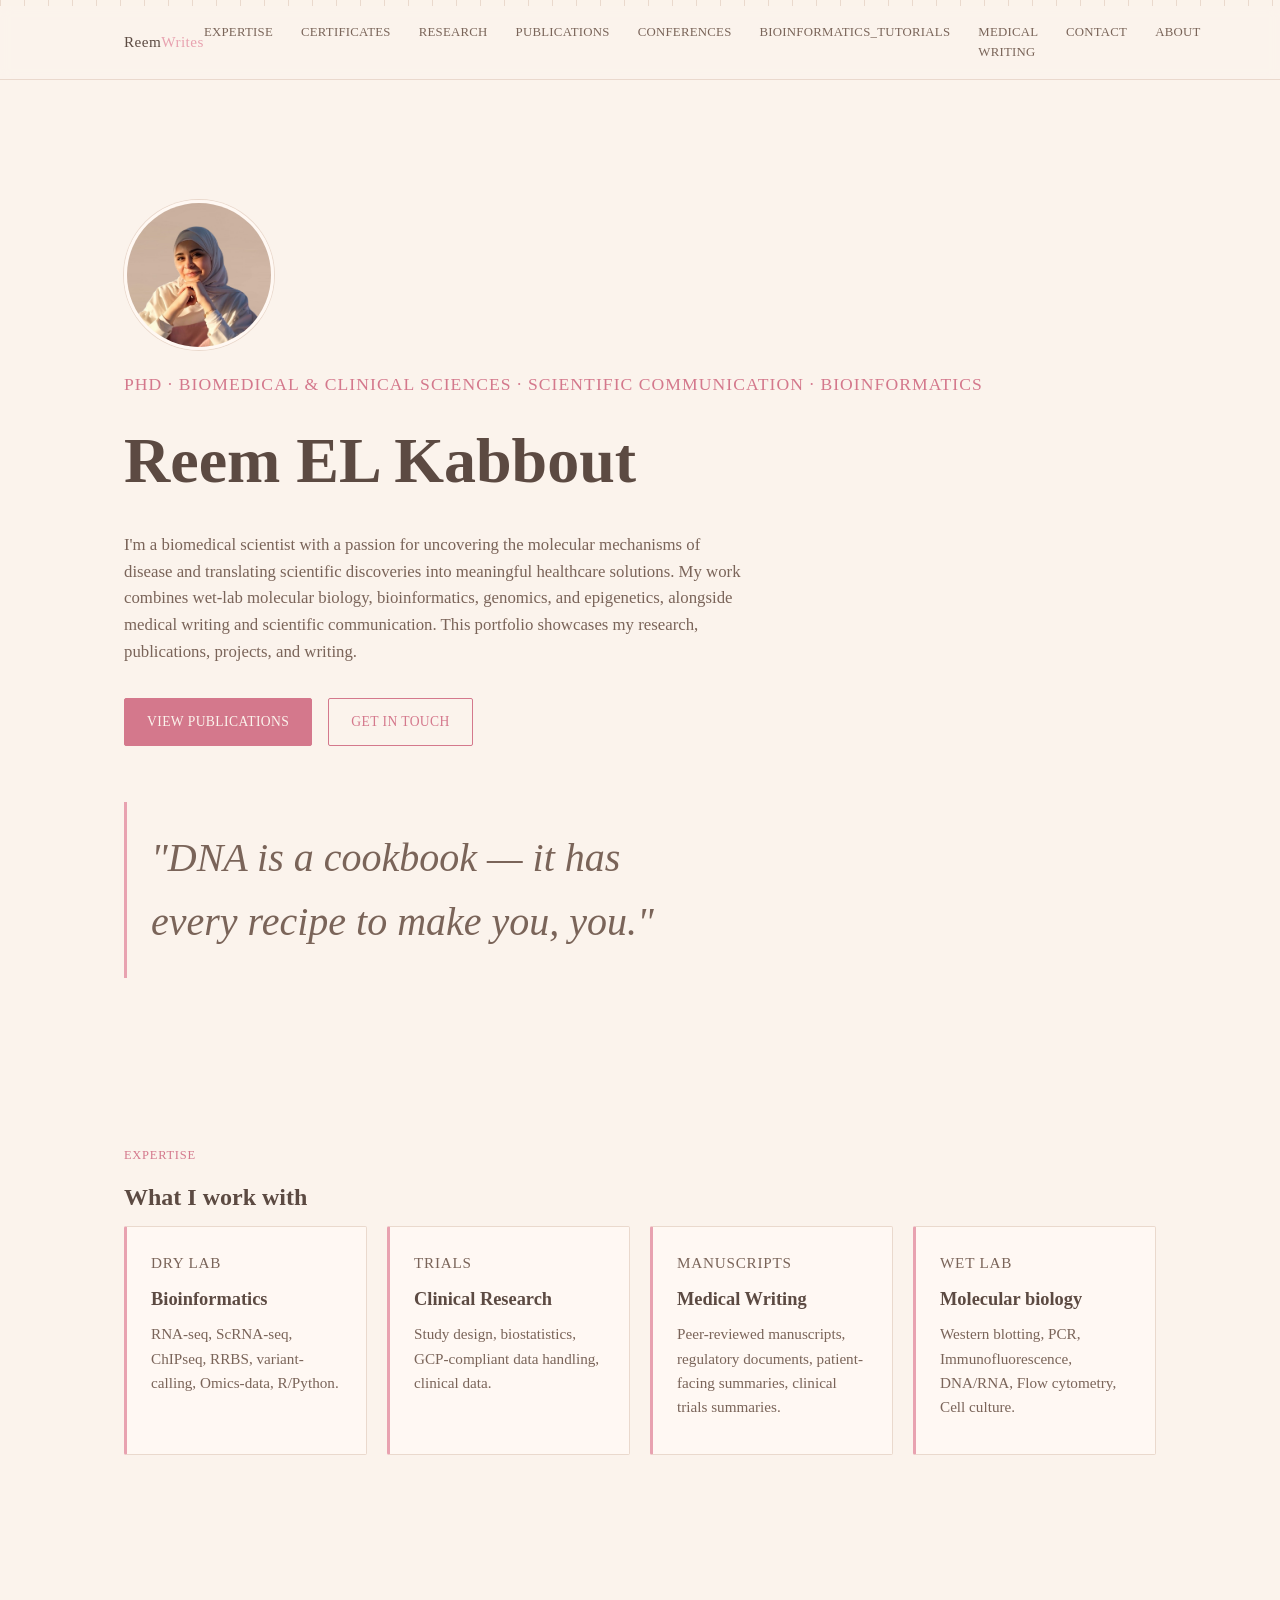
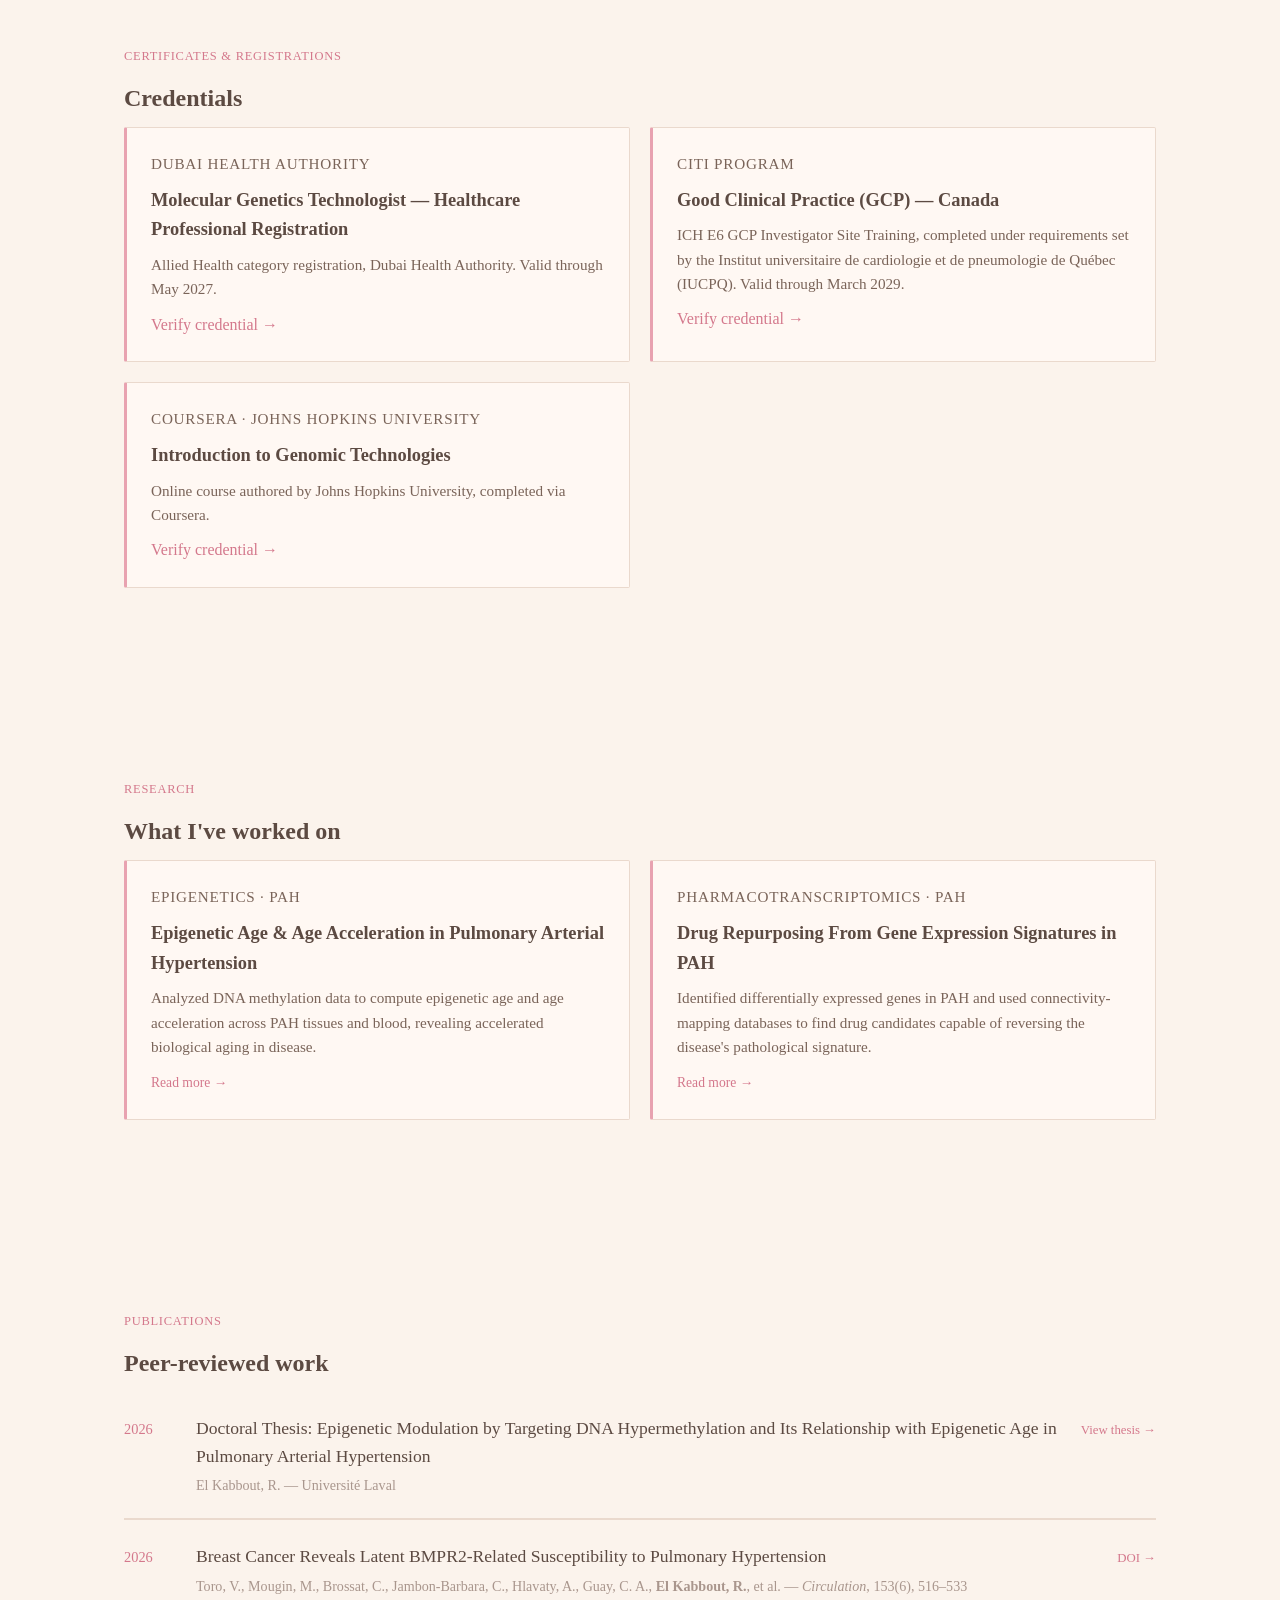
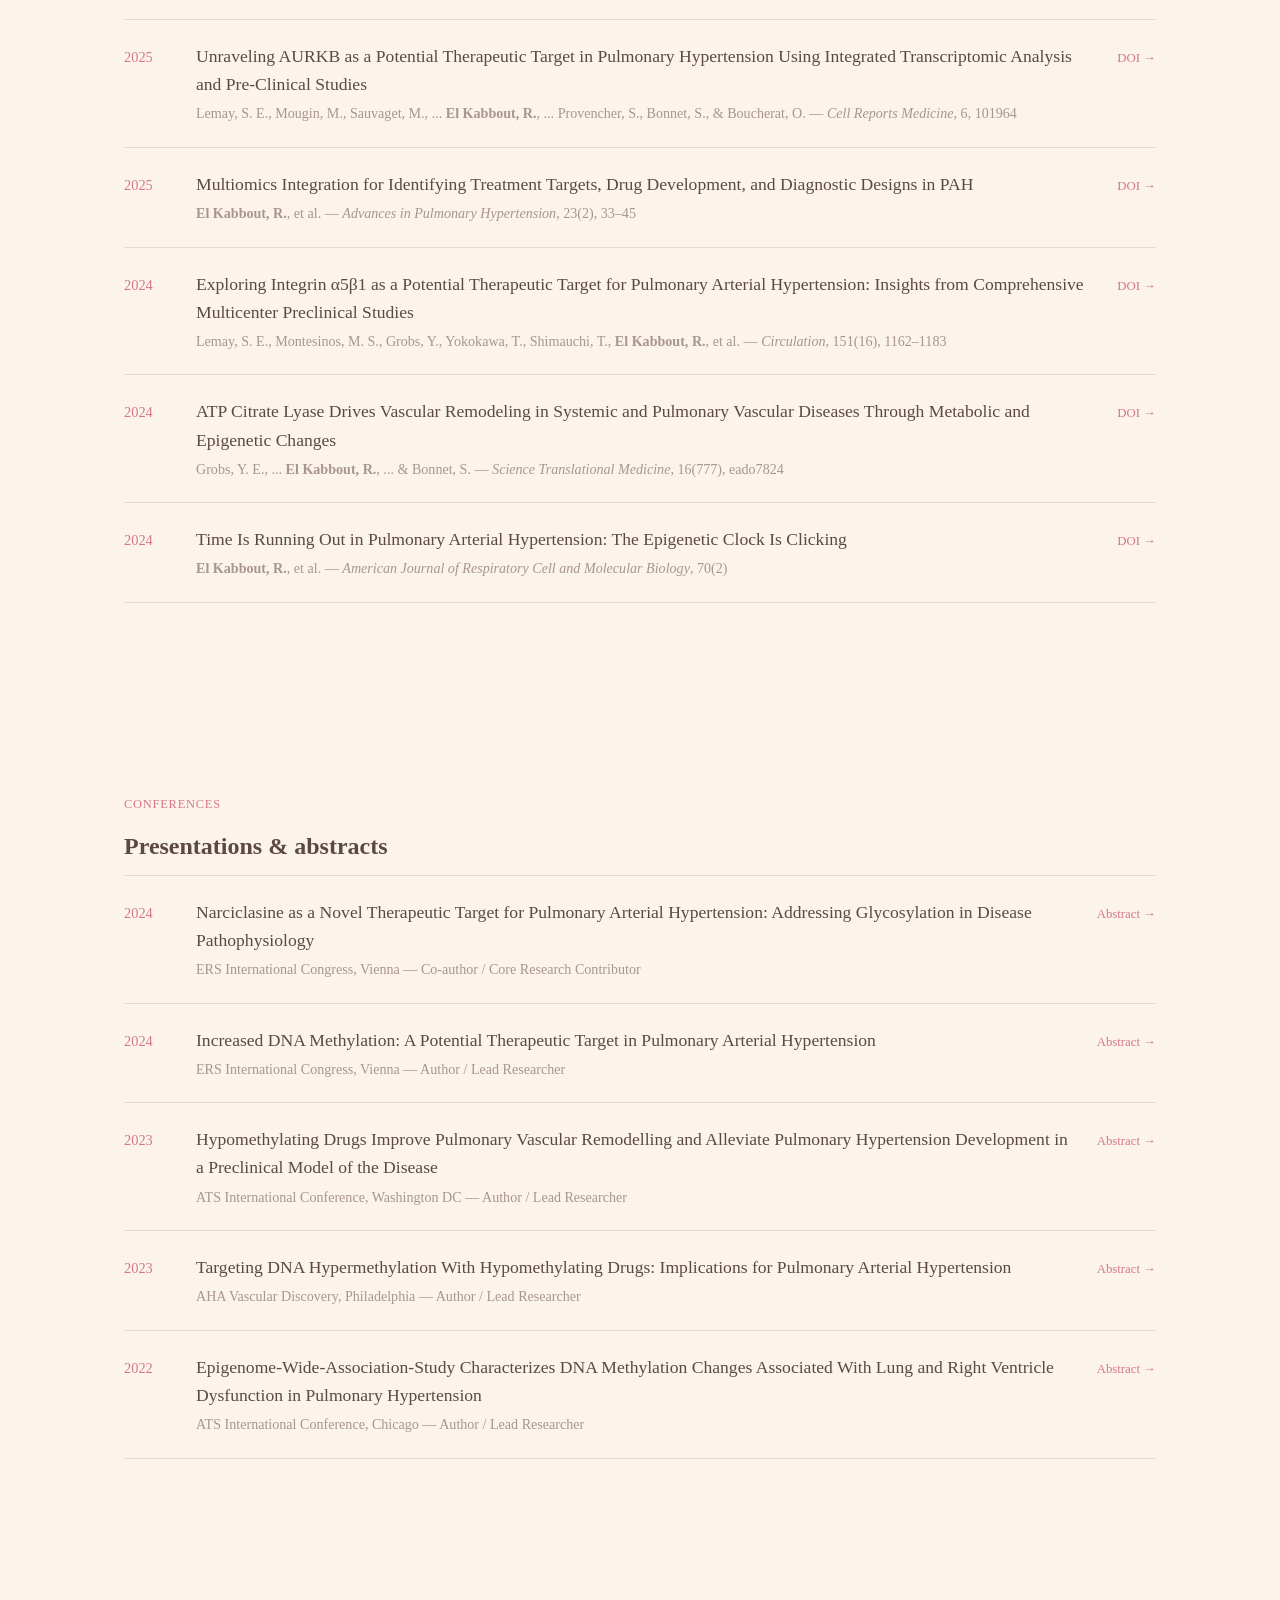
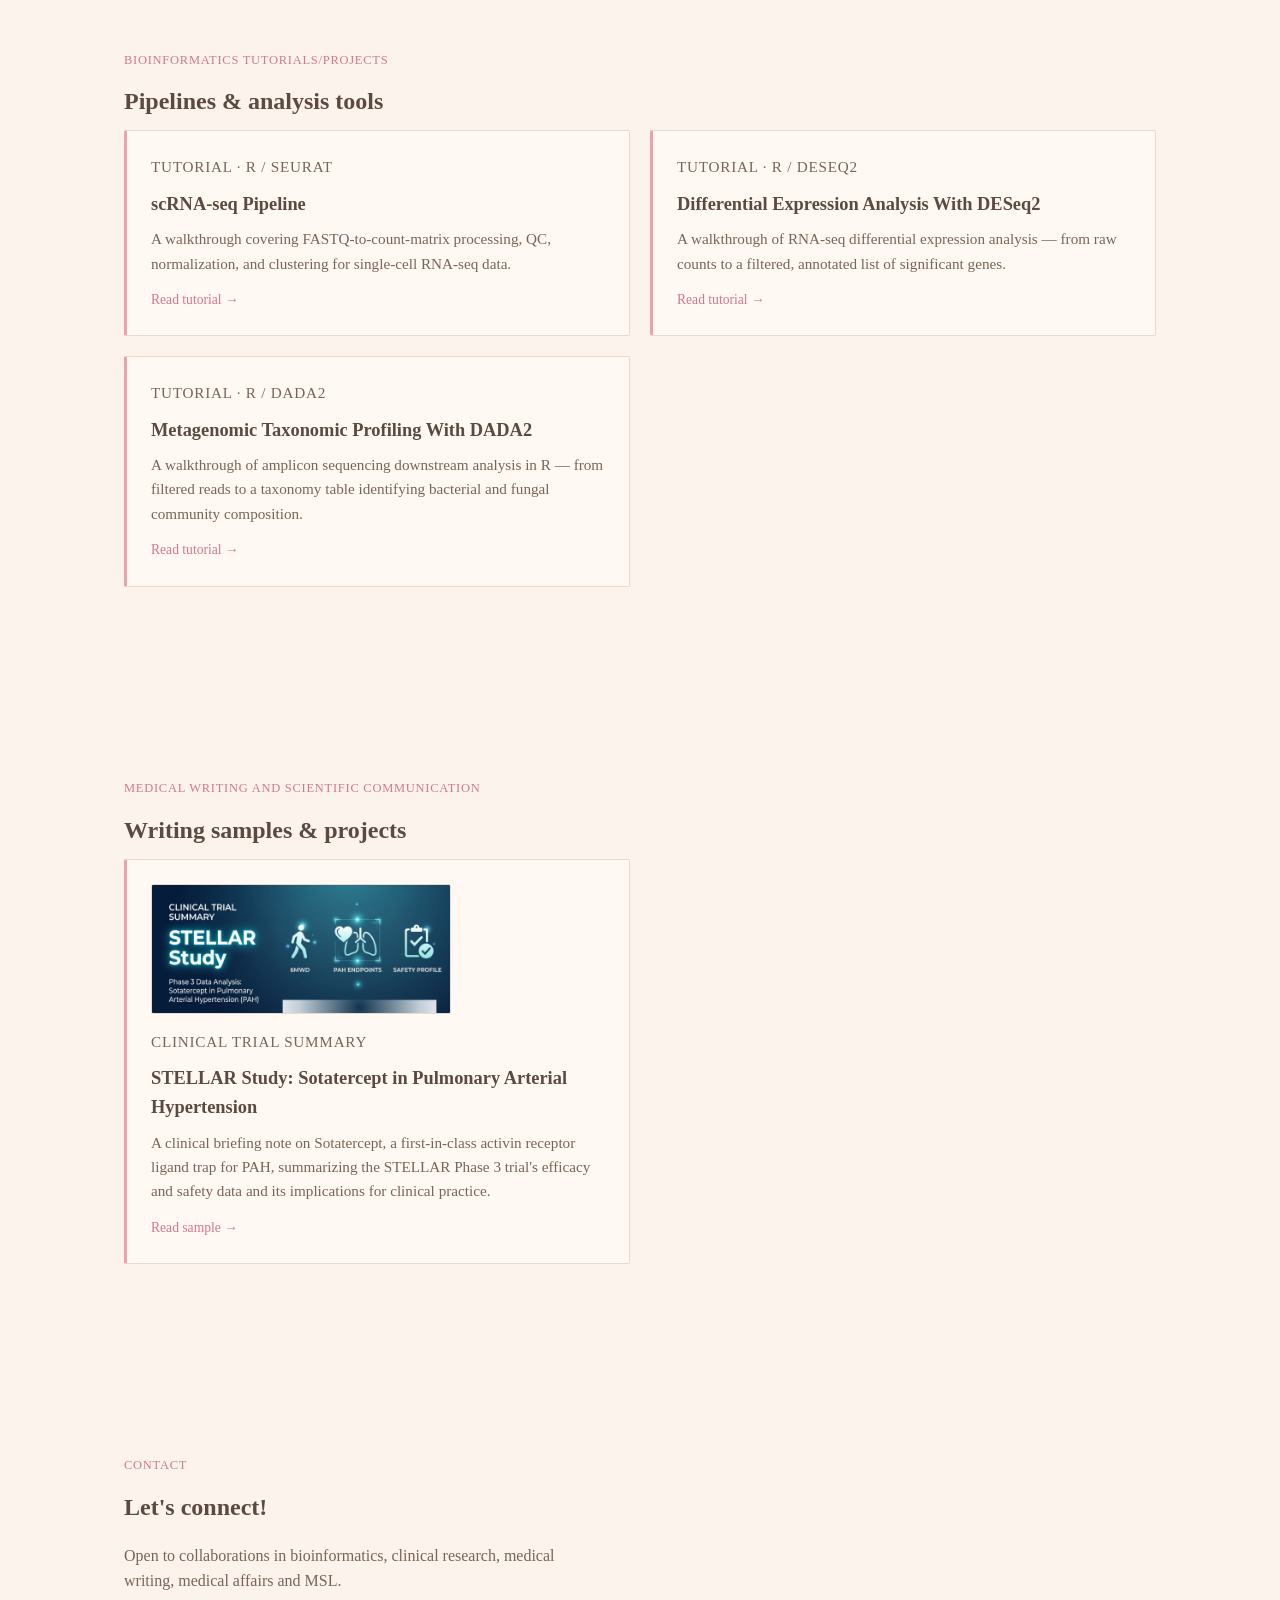
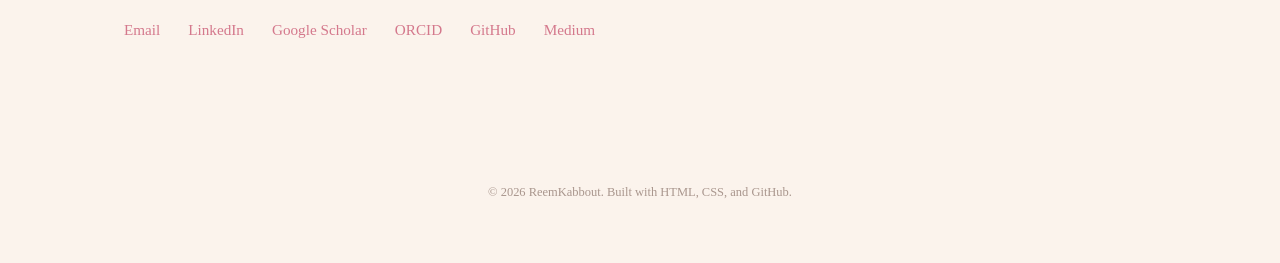
==== index.html @ d40ae0b8 "Update index.html" ====
<!DOCTYPE html>
<html lang="en">
<head>
<meta charset="UTF-8">
<meta name="viewport" content="width=device-width, initial-scale=1.0">
<title> Reem EL Kabbout, PhD — Biomedical &amp; Clinical Sciences</title>
<meta name="description" content="I am a hybrid scientist bridging wet-lab molecular biology with dry-lab bioinformatics to advance translational research. With expertise in genomics, epigenetics, and biomedical sciences, I also specialize in medical writing and scientific communication, transforming complex research findings into meaningful narratives.">
<link rel="preconnect" href="https://fonts.googleapis.com">
<link rel="preconnect" href="https://fonts.gstatic.com" crossorigin>
<link href="https://fonts.googleapis.com/css2?family=Source+Serif+4:opsz,wght@8..60,400;8..60,600;8..60,700&family=Inter:wght@400;500;600&family=IBM+Plex+Mono:wght@400;500&display=swap" rel="stylesheet">
<link rel="stylesheet" href="style.css">
</head>
<body>

<!-- Sequence ruler / scroll progress -->
<div class="ruler" id="ruler" aria-hidden="true">
  <div class="ruler-fill" id="rulerFill"></div>
</div>

<header class="nav" id="nav">
  <div class="nav-inner">
    <a href="#home" class="nav-brand">Reem<span>Writes</span></a>
    <button class="nav-toggle" id="navToggle" aria-label="Toggle menu" aria-expanded="false">
      <span></span><span></span><span></span>
    </button>
    <nav class="nav-links" id="navLinks">
      <a href="#expertise">Expertise</a>
      <a href="#certificates">Certificates</a>
      <a href="#research">Research</a>
      <a href="#publications">Publications</a>
      <a href="#conferences">Conferences</a>
      <a href="#bioinformatics">Bioinformatics_Tutorials</a>
      <a href="#writing">Medical Writing</a>
      <a href="#contact">Contact</a>
      <a href="about.html">About</a>
    </nav>
  </div>
</header>

<main>

  <!-- HOME -->
  <section id="home" class="section hero">
    <img src="assets/profile.jpg" alt="Reem El Kabbout" class="profile-pic">
    <p class="eyebrow hero-eyebrow">PHD &middot; BIOMEDICAL &amp; CLINICAL SCIENCES &middot; SCIENTIFIC COMMUNICATION &middot; BIOINFORMATICS</p>
    <h1>Reem EL Kabbout</h1>
    <p class="hero-sub">
      I'm a biomedical scientist with a passion for uncovering the molecular mechanisms of disease and translating scientific discoveries 
      into meaningful healthcare solutions. 
      My work combines wet-lab molecular biology, bioinformatics, genomics, and epigenetics, alongside medical writing and scientific 
      communication. 
      This portfolio showcases my research, publications, projects, and writing.
    </p>
    <div class="hero-actions">
      <a href="#publications" class="btn btn-primary">View publications</a>
      <a href="#contact" class="btn btn-ghost">Get in touch</a>
    </div>
  <blockquote class="hero-quote">
  "DNA is a cookbook — it has every recipe to make you, you."
</blockquote>
  </section>

  <!-- EXPERTISE -->
  <section id="expertise" class="section">
    <p class="eyebrow">EXPERTISE</p>
    <h2>What I work with</h2>
    <div class="grid grid-4up">
      <article class="panel">
        <p class="panel-tag">DRY LAB</p>
        <h3>Bioinformatics</h3>
        <p>RNA-seq, ScRNA-seq, ChIPseq, RRBS, variant-calling, Omics-data, R/Python.</p>
      </article>
      <article class="panel">
        <p class="panel-tag">TRIALS</p>
        <h3>Clinical Research</h3>
        <p>Study design, biostatistics, GCP-compliant data handling, clinical data.</p>
      </article>
      <article class="panel">
        <p class="panel-tag">MANUSCRIPTS</p>
        <h3>Medical Writing</h3>
        <p>Peer-reviewed manuscripts, regulatory documents, patient-facing summaries, clinical trials summaries.</p>
      </article>
      <article class="panel">
        <p class="panel-tag">WET LAB</p>
        <h3>Molecular biology</h3>
        <p>Western blotting, PCR, Immunofluorescence, DNA/RNA, Flow cytometry, Cell culture.</p>
      </article>
    </div>
  </section>
  
  <!-- CERTIFICATES -->
<section id="certificates" class="section">
  <p class="eyebrow">CERTIFICATES &amp; REGISTRATIONS</p>
  <h2>Credentials</h2>
  <div class="grid grid-2up">
    <article class="panel">
      <p class="panel-tag">DUBAI HEALTH AUTHORITY</p>
      <h3>Molecular Genetics Technologist — Healthcare Professional Registration</h3>
      <p>Allied Health category registration, Dubai Health Authority. Valid through May 2027.</p>
      <a href="https://services.dha.gov.ae/sheryan/wps/portal/home/services-professional/online-verification" target="_blank" rel="noopener">Verify credential &rarr;</a>
    </article>
    <article class="panel">
      <p class="panel-tag">CITI PROGRAM</p>
      <h3>Good Clinical Practice (GCP) — Canada</h3>
      <p>ICH E6 GCP Investigator Site Training, completed under requirements set by the Institut universitaire de cardiologie et de pneumologie de Québec (IUCPQ). Valid through March 2029.</p>
      <a href="https://www.citiprogram.org/verify/?w2615dc07-631a-4d52-a89d-3d85eeda1c5c-76095076" target="_blank" rel="noopener">Verify credential &rarr;</a>
    </article>
    <article class="panel">
      <p class="panel-tag">COURSERA &middot; JOHNS HOPKINS UNIVERSITY</p>
      <h3>Introduction to Genomic Technologies</h3>
      <p>Online course authored by Johns Hopkins University, completed via Coursera.</p>
      <a href="https://coursera.org/verify/68MGT2ITQLOZ" target="_blank" rel="noopener">Verify credential &rarr;</a>
    </article>
  </div>
</section>

<!-- RESEARCH TEASER -->
<section id="research" class="section">
  <p class="eyebrow">RESEARCH</p>
  <h2>What I've worked on</h2>
  <div class="grid grid-2up">
    <article class="project-card">
      <p class="panel-tag">EPIGENETICS &middot; PAH</p>
      <h3>Epigenetic Age &amp; Age Acceleration in Pulmonary Arterial Hypertension</h3>
      <p>Analyzed DNA methylation data to compute epigenetic age and age acceleration across PAH tissues and blood, revealing accelerated biological aging in disease.</p>
      <a href="research.html#epigenetic-age">Read more &rarr;</a>
    </article>
    <article class="project-card">
  <p class="panel-tag">PHARMACOTRANSCRIPTOMICS &middot; PAH</p>
  <h3>Drug Repurposing From Gene Expression Signatures in PAH</h3>
  <p>Identified differentially expressed genes in PAH and used connectivity-mapping databases to find drug candidates capable of reversing the disease's pathological signature.</p>
  <a href="research.html#pharmaco">Read more &rarr;</a>
</article>
  </div>
</section>
  
  <!-- PUBLICATIONS -->
  <section id="publications" class="section">
    <p class="eyebrow">PUBLICATIONS</p>
    <h2>Peer-reviewed work</h2>
    <li class="pub-item">
  <span class="pub-year">2026</span>
  <div class="pub-body">
    <p class="pub-title">Doctoral Thesis: Epigenetic Modulation by Targeting DNA Hypermethylation and Its Relationship with Epigenetic Age in Pulmonary Arterial Hypertension</p>
    <p class="pub-meta">El Kabbout, R. — Université Laval</p>
  </div>
  <a class="pub-link" href="https://corpus.ulaval.ca/entities/publication/96dbbd23-be89-4f25-bf21-60037553fc4e" target="_blank" rel="noopener">View thesis &rarr;</a>
</li>
   <ul class="pub-list">
  <li class="pub-item">
    <span class="pub-year">2026</span>
    <div class="pub-body">
      <p class="pub-title">Breast Cancer Reveals Latent BMPR2-Related Susceptibility to Pulmonary Hypertension</p>
      <p class="pub-meta">Toro, V., Mougin, M., Brossat, C., Jambon-Barbara, C., Hlavaty, A., Guay, C. A., <strong>El Kabbout, R.</strong>, et al. — <em>Circulation</em>, 153(6), 516–533</p>
    </div>
    <a class="pub-link" href="https://doi.org/10.1161/CIRCULATIONAHA.125.079067" target="_blank" rel="noopener">DOI &rarr;</a>
  </li>
  <li class="pub-item">
    <span class="pub-year">2025</span>
    <div class="pub-body">
      <p class="pub-title">Unraveling AURKB as a Potential Therapeutic Target in Pulmonary Hypertension Using Integrated Transcriptomic Analysis and Pre-Clinical Studies</p>
      <p class="pub-meta">Lemay, S. E., Mougin, M., Sauvaget, M., ... <strong>El Kabbout, R.</strong>, ... Provencher, S., Bonnet, S., &amp; Boucherat, O. — <em>Cell Reports Medicine</em>, 6, 101964</p>
    </div>
    <a class="pub-link" href="https://doi.org/10.1016/j.xcrm.2025.101964" target="_blank" rel="noopener">DOI &rarr;</a>
  </li>
  <li class="pub-item">
    <span class="pub-year">2025</span>
    <div class="pub-body">
      <p class="pub-title">Multiomics Integration for Identifying Treatment Targets, Drug Development, and Diagnostic Designs in PAH</p>
      <p class="pub-meta"><strong>El Kabbout, R.</strong>, et al. — <em>Advances in Pulmonary Hypertension</em>, 23(2), 33–45</p>
    </div>
    <a class="pub-link" href="https://doi.org/10.21693/1933-088X-23.2.33" target="_blank" rel="noopener">DOI &rarr;</a>
  </li>
  <li class="pub-item">
    <span class="pub-year">2024</span>
    <div class="pub-body">
      <p class="pub-title">Exploring Integrin α5β1 as a Potential Therapeutic Target for Pulmonary Arterial Hypertension: Insights from Comprehensive Multicenter Preclinical Studies</p>
      <p class="pub-meta">Lemay, S. E., Montesinos, M. S., Grobs, Y., Yokokawa, T., Shimauchi, T., <strong>El Kabbout, R.</strong>, et al. — <em>Circulation</em>, 151(16), 1162–1183</p>
    </div>
    <a class="pub-link" href="https://doi.org/10.1161/CIRCULATIONAHA.124.070693" target="_blank" rel="noopener">DOI &rarr;</a>
  </li>
  <li class="pub-item">
    <span class="pub-year">2024</span>
    <div class="pub-body">
      <p class="pub-title">ATP Citrate Lyase Drives Vascular Remodeling in Systemic and Pulmonary Vascular Diseases Through Metabolic and Epigenetic Changes</p>
      <p class="pub-meta">Grobs, Y. E., ... <strong>El Kabbout, R.</strong>, ... &amp; Bonnet, S. — <em>Science Translational Medicine</em>, 16(777), eado7824</p>
    </div>
    <a class="pub-link" href="https://doi.org/10.1126/scitranslmed.ado7824" target="_blank" rel="noopener">DOI &rarr;</a>
  </li>
  <li class="pub-item">
    <span class="pub-year">2024</span>
    <div class="pub-body">
      <p class="pub-title">Time Is Running Out in Pulmonary Arterial Hypertension: The Epigenetic Clock Is Clicking</p>
      <p class="pub-meta"><strong>El Kabbout, R.</strong>, et al. — <em>American Journal of Respiratory Cell and Molecular Biology</em>, 70(2)</p>
    </div>
    <a class="pub-link" href="https://doi.org/10.1165/rcmb.2023-0335LE" target="_blank" rel="noopener">DOI &rarr;</a>
  </li>
</ul>
  </section>

<!-- CONFERENCES -->
<section id="conferences" class="section">
  <p class="eyebrow">CONFERENCES</p>
  <h2>Presentations &amp; abstracts</h2>
  <ul class="pub-list">
    <li class="pub-item">
      <span class="pub-year">2024</span>
      <div class="pub-body">
        <p class="pub-title">Narciclasine as a Novel Therapeutic Target for Pulmonary Arterial Hypertension: Addressing Glycosylation in Disease Pathophysiology</p>
        <p class="pub-meta">ERS International Congress, Vienna — Co-author / Core Research Contributor</p>
      </div>
      <a class="pub-link" href="https://publications.ersnet.org/content/erj/64/suppl68/pa1612" target="_blank" rel="noopener">Abstract &rarr;</a>
    </li>
    <li class="pub-item">
      <span class="pub-year">2024</span>
      <div class="pub-body">
        <p class="pub-title">Increased DNA Methylation: A Potential Therapeutic Target in Pulmonary Arterial Hypertension</p>
        <p class="pub-meta">ERS International Congress, Vienna — Author / Lead Researcher</p>
      </div>
      <a class="pub-link" href="https://publications.ersnet.org/content/erj/64/suppl68/pa1608" target="_blank" rel="noopener">Abstract &rarr;</a>
    </li>
    <li class="pub-item">
      <span class="pub-year">2023</span>
      <div class="pub-body">
        <p class="pub-title">Hypomethylating Drugs Improve Pulmonary Vascular Remodelling and Alleviate Pulmonary Hypertension Development in a Preclinical Model of the Disease</p>
        <p class="pub-meta">ATS International Conference, Washington DC — Author / Lead Researcher</p>
      </div>
      <a class="pub-link" href="https://academic.oup.com/ajrccm/article/207/Supplement_1/A6252/8549692" target="_blank" rel="noopener">Abstract &rarr;</a>
    </li>
    <li class="pub-item">
      <span class="pub-year">2023</span>
      <div class="pub-body">
        <p class="pub-title">Targeting DNA Hypermethylation With Hypomethylating Drugs: Implications for Pulmonary Arterial Hypertension</p>
        <p class="pub-meta">AHA Vascular Discovery, Philadelphia — Author / Lead Researcher</p>
      </div>
      <a class="pub-link" href="https://www.ahajournals.org/doi/10.1161/circ.148.suppl_1.17430" target="_blank" rel="noopener">Abstract &rarr;</a>
    </li>
    <li class="pub-item">
      <span class="pub-year">2022</span>
      <div class="pub-body">
        <p class="pub-title">Epigenome-Wide-Association-Study Characterizes DNA Methylation Changes Associated With Lung and Right Ventricle Dysfunction in Pulmonary Hypertension</p>
        <p class="pub-meta">ATS International Conference, Chicago — Author / Lead Researcher</p>
      </div>
      <a class="pub-link" href="https://www.ahajournals.org/doi/abs/10.1161/circ.146.suppl_1.9929" target="_blank" rel="noopener">Abstract &rarr;</a>
    </li>
  </ul>
</section>  

  
  <!-- BIOINFORMATICS PROJECTS -->
  <section id="bioinformatics" class="section">
    <p class="eyebrow">BIOINFORMATICS TUTORIALS/PROJECTS</p>
    <h2>Pipelines &amp; analysis tools</h2>
    <div class="grid grid-2up">
      <article class="project-card">
  <p class="panel-tag">TUTORIAL &middot; R / SEURAT</p>
  <h3>scRNA-seq Pipeline</h3>
  <p>A walkthrough covering FASTQ-to-count-matrix processing, QC, normalization, and clustering for single-cell RNA-seq data.</p>
  <a href="tutorial-scrna-seq.html">Read tutorial &rarr;</a>
</article>
      <article class="project-card">
  <p class="panel-tag">TUTORIAL &middot; R / DESEQ2</p>
  <h3>Differential Expression Analysis With DESeq2</h3>
  <p>A walkthrough of RNA-seq differential expression analysis — from raw counts to a filtered, annotated list of significant genes.</p>
  <a href="tutorial-deseq2.html">Read tutorial &rarr;</a>
</article>
      <article class="project-card">
  <p class="panel-tag">TUTORIAL &middot; R / DADA2</p>
  <h3>Metagenomic Taxonomic Profiling With DADA2</h3>
  <p>A walkthrough of amplicon sequencing downstream analysis in R — from filtered reads to a taxonomy table identifying bacterial and fungal community composition.</p>
  <a href="tutorial-dada2-metagenomics.html">Read tutorial &rarr;</a>
</article>
    </div>
  </section>

  <!-- MEDICAL WRITING -->
<section id="writing" class="section">
  <p class="eyebrow">MEDICAL WRITING AND SCIENTIFIC COMMUNICATION</p>
  <h2>Writing samples &amp; projects</h2>
  <div class="grid grid-2up">
    <article class="project-card">
      <img src="assets/image.jpg" alt="STELLAR Study clinical trial summary cover" class="project-cover">
      <p class="panel-tag">CLINICAL TRIAL SUMMARY</p>
      <h3>STELLAR Study: Sotatercept in Pulmonary Arterial Hypertension</h3>
      <p>A clinical briefing note on Sotatercept, a first-in-class activin receptor ligand trap for PAH, summarizing the STELLAR Phase 3 trial's efficacy and safety data and its implications for clinical practice.</p>
      <a href="assets/ReemKabbout_Clinical_Brief_Sotatercept_PAH.pdf" target="_blank" rel="noopener">Read sample &rarr;</a>
    </article>
  </div>
</section>

  <!-- CONTACT -->
  <section id="contact" class="section contact">
    <p class="eyebrow">CONTACT</p>
    <h2>Let's connect!</h2>
    <p class="contact-sub">Open to collaborations in bioinformatics, clinical research, medical writing, medical affairs and MSL.</p>
    <div class="contact-links">
      <a href="mailto:reemelkabbout@gmail.com">Email</a>
      <a href="https://linkedin.com/in/reemkabbout" target="_blank" rel="noopener">LinkedIn</a>
      <a href="https://scholar.google.com/citations?user=mtKhc0IAAAAJ&hl=en" target="_blank" rel="noopener">Google Scholar</a>
      <a href="https://orcid.org/0009-0003-8041-2522" target="_blank" rel="noopener">ORCID</a>
      <a href="https://github.com/reemelkabbout" target="_blank" rel="noopener">GitHub</a>
       <a href="https://medium.com/@reemelkabbout" target="_blank" rel="noopener">Medium</a>
    </div>
  </section>

</main>

<footer class="footer">
  <p>&copy; <span id="year"></span> ReemKabbout. Built with HTML, CSS, and GitHub.</p>
</footer>

<script src="script.js"></script>
</body>
</html>
---- style.css ----
:root {
  --paper: #FBF3EC;      /* warm beige background */
  --panel: #FFF8F3;      /* slightly lighter beige for cards */
  --ink: #5C4A42;        /* soft warm brown-black for text */
  --ink-soft: #7A6459;   /* muted brown for secondary text */
  --teal: #E8A2B0;       /* baby pink — primary accent */
  --teal-dark: #D4788C;  /* deeper rose pink, for buttons/links/hover */
  --rust: #C97B6D;       /* warm terracotta-pink for emphasis */
  --grey: #A9968D;       /* beige-grey for captions/labels */
  --line: #EAD9CD;       /* soft beige-pink hairline dividers */
}

* { box-sizing: border-box; }

html { scroll-behavior: smooth; }

@media (prefers-reduced-motion: reduce) {
  html { scroll-behavior: auto; }
  * { animation: none !important; transition: none !important; }
}

body {
  margin: 0;
  background: var(--paper);
  color: var(--ink);
  font-family: var(--font-body);
  line-height: 1.6;
}

h1, h2, h3 {
  font-family: var(--font-display);
  color: var(--ink);
  margin: 0 0 0.4em;
  font-weight: 600;
}

a {
  color: var(--teal-dark);
  text-decoration: none;
}
a:hover { text-decoration: underline; }

a:focus-visible,
button:focus-visible {
  outline: 2px solid var(--rust);
  outline-offset: 3px;
}

/* --- Sequence ruler (signature element) --- */
.ruler {
  position: sticky;
  top: 0;
  z-index: 100;
  height: 6px;
  background-image: repeating-linear-gradient(
    90deg,
    var(--line) 0, var(--line) 1px,
    transparent 1px, transparent 24px
  );
  background-color: rgba(251, 243, 236, 0.9);
}
.ruler-fill {
  height: 100%;
  width: 0%;
  background: var(--teal);
  transition: width 0.1s linear;
}

/* --- Nav --- */
.nav {
  position: sticky;
  top: 6px;
  z-index: 99;
  background: rgba(251, 243, 236, 0.92);
  backdrop-filter: blur(6px);
  border-bottom: 1px solid var(--line);
}
.nav-inner {
  max-width: 1080px;
  margin: 0 auto;
  padding: 16px 24px;
  display: flex;
  align-items: center;
  justify-content: space-between;
}
.nav-brand {
  font-family: var(--font-mono);
  font-weight: 500;
  letter-spacing: 0.03em;
  color: var(--ink);
  font-size: 0.95rem;
}
.nav-brand span { color: var(--teal); }
.nav-brand:hover { text-decoration: none; }

.nav-links {
  display: flex;
  gap: 28px;
}
.nav-links a {
  font-family: var(--font-mono);
  font-size: 0.8rem;
  letter-spacing: 0.02em;
  color: var(--ink-soft);
  text-transform: uppercase;
}
.nav-links a:hover { color: var(--teal-dark); }

.nav-toggle {
  display: none;
  flex-direction: column;
  gap: 5px;
  background: none;
  border: none;
  cursor: pointer;
  padding: 8px;
}
.nav-toggle span {
  width: 22px;
  height: 2px;
  background: var(--ink);
}

/* --- Layout --- */
.section {
  max-width: 1080px;
  margin: 0 auto;
  padding: 96px 24px;
  scroll-margin-top: 80px;
}

.eyebrow {
  font-family: var(--font-mono);
  font-size: 0.78rem;
  letter-spacing: 0.06em;
  text-transform: uppercase;
  color: var(--teal-dark);
  margin: 0 0 12px;
}
.hero-eyebrow {
  font-size: 1.1rem;
}

/* --- Hero --- */
.hero {
  padding-top: 120px;
  padding-bottom: 72px;
}
.hero h1 {
  font-size: clamp(2.4rem, 6vw, 4rem);
  margin-bottom: 0.3em;
}
.hero-sub {
  max-width: 620px;
  font-size: 1.05rem;
  color: var(--ink-soft);
}
.hero-actions {
  display: flex;
  gap: 16px;
  margin: 32px 0 56px;
  flex-wrap: wrap;
}
.btn {
  font-family: var(--font-mono);
  font-size: 0.85rem;
  text-transform: uppercase;
  letter-spacing: 0.03em;
  padding: 12px 22px;
  border-radius: 2px;
  border: 1px solid var(--teal-dark);
}
.btn:hover { text-decoration: none; }
.btn-primary {
  background: var(--teal-dark);
  color: var(--paper);
}
.btn-primary:hover { background: var(--teal); }
.btn-ghost {
  background: transparent;
  color: var(--teal-dark);
}
.btn-ghost:hover { background: rgba(212, 120, 140, 0.08); }

.hero-stats {
  display: flex;
  gap: 48px;
  margin: 0;
  padding-top: 32px;
  border-top: 1px solid var(--line);
  flex-wrap: wrap;
}
.hero-stats dt {
  font-family: var(--font-mono);
  font-size: 0.75rem;
  text-transform: uppercase;
  color: var(--grey);
  margin-bottom: 4px;
}
.hero-stats dd {
  margin: 0;
  font-family: var(--font-display);
  font-size: 1.8rem;
  color: var(--teal-dark);
}

/* --- Grids & panels --- */
.grid { display: grid; gap: 20px; }
.grid-4up { grid-template-columns: repeat(4, 1fr); }
.grid-2up { grid-template-columns: repeat(2, 1fr); }

.panel, .project-card {
  background: var(--panel);
  border: 1px solid var(--line);
  border-left: 3px solid var(--teal);
  padding: 24px;
  border-radius: 2px;
}
.panel-tag {
  font-family: var(--font-mono);
  font-size: 0.7rem;
  letter-spacing: 0.05em;
  color: var(--grey);
  margin: 0 0 10px;
}
.panel h3, .project-card h3 {
  font-size: 1.15rem;
  margin-bottom: 8px;
}
.panel p, .project-card p {
  color: var(--ink-soft);
  font-size: 0.95rem;
  margin: 0 0 10px;
}
.project-card a {
  font-family: var(--font-mono);
  font-size: 0.85rem;
}

/* --- Publications --- */
.pub-list {
  list-style: none;
  margin: 0;
  padding: 0;
  border-top: 1px solid var(--line);
}
.pub-item {
  display: flex;
  align-items: baseline;
  gap: 24px;
  padding: 22px 0;
  border-bottom: 1px solid var(--line);
}
.pub-year {
  font-family: var(--font-mono);
  color: var(--teal-dark);
  font-size: 0.9rem;
  width: 48px;
  flex-shrink: 0;
}
.pub-body { flex: 1; }
.pub-title {
  font-family: var(--font-display);
  font-size: 1.1rem;
  margin: 0 0 4px;
}
.pub-meta {
  font-size: 0.88rem;
  color: var(--grey);
  margin: 0;
}
.pub-link {
  font-family: var(--font-mono);
  font-size: 0.8rem;
  white-space: nowrap;
}

/* --- Contact --- */
.contact-sub {
  color: var(--ink-soft);
  max-width: 480px;
}
.contact-links {
  display: flex;
  gap: 28px;
  flex-wrap: wrap;
  margin-top: 24px;
  font-family: var(--font-mono);
  font-size: 0.95rem;
}

/* --- Footer --- */
.footer {
  text-align: center;
  padding: 32px 24px 48px;
  font-family: var(--font-mono);
  font-size: 0.78rem;
  color: var(--grey);
}

/* --- Responsive --- */
@media (max-width: 1100px) {
  .grid-4up, .grid-2up { grid-template-columns: 1fr; }

  .nav-toggle { display: flex; }
  .nav-links {
    position: absolute;
    top: 100%;
    left: 0;
    right: 0;
    background: var(--paper);
    flex-direction: column;
    gap: 0;
    border-bottom: 1px solid var(--line);
    display: none;
  }
  .nav-links.open { display: flex; }
  .nav-links a {
    padding: 16px 24px;
    border-top: 1px solid var(--line);
  }

  .pub-item { flex-wrap: wrap; }
  .pub-link { width: 100%; }
}
.hero-quote {
  margin: 40px 0 0;
  padding: 24px 0 24px 24px;
  border-left: 3px solid var(--teal);
  font-family: var(--font-display);
  font-style: italic;
  font-size: 2.5rem;
  color: var(--ink-soft);
  max-width: 560px;
}
.project-cover {
  width: 300px;
  height: 130px;
  object-fit: cover;
  border-radius: 2px;
  border: 1px solid var(--line);
  display: block;
  margin: 0 0 16px;
}
.profile-pic {
  width: 150px;
  height: 150px;
  border-radius: 50%;
  object-fit: cover;
  border: 3px solid var(--panel);
  box-shadow: 0 0 0 1px var(--line);
  margin-bottom: 20px;
  display: block;
}
.code-block {
  background: var(--ink);
  color: #E8F0EE;
  font-family: var(--font-mono);
  font-size: 0.85rem;
  padding: 18px 20px;
  border-radius: 3px;
  overflow-x: auto;
  line-height: 1.5;
  margin: 0;
}
code {
  font-family: var(--font-mono);
  background: var(--panel);
  padding: 1px 5px;
  border-radius: 2px;
  font-size: 0.9em;
}
.about-text {
  color: var(--ink-soft);
  font-size: 1.02rem;
  line-height: 1.75;
  margin-bottom: 22px;
  max-width: 640px;
}
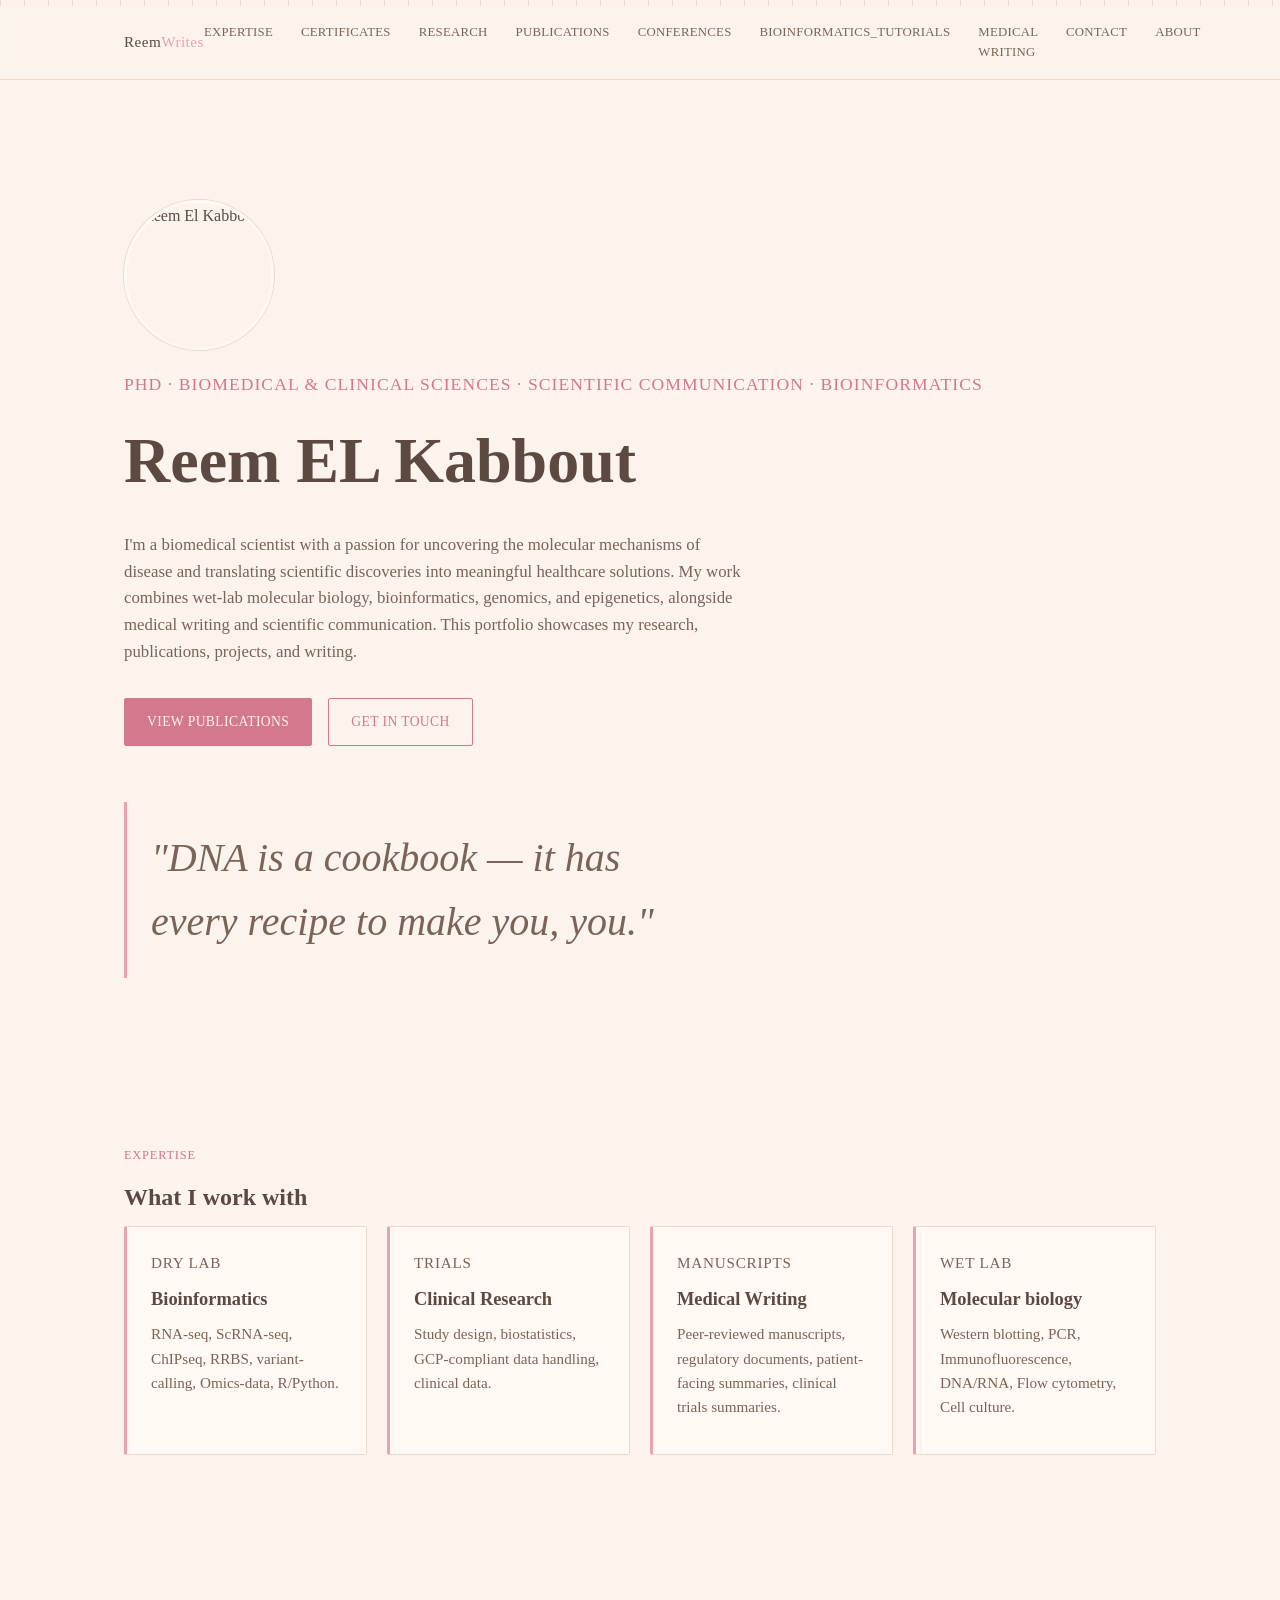
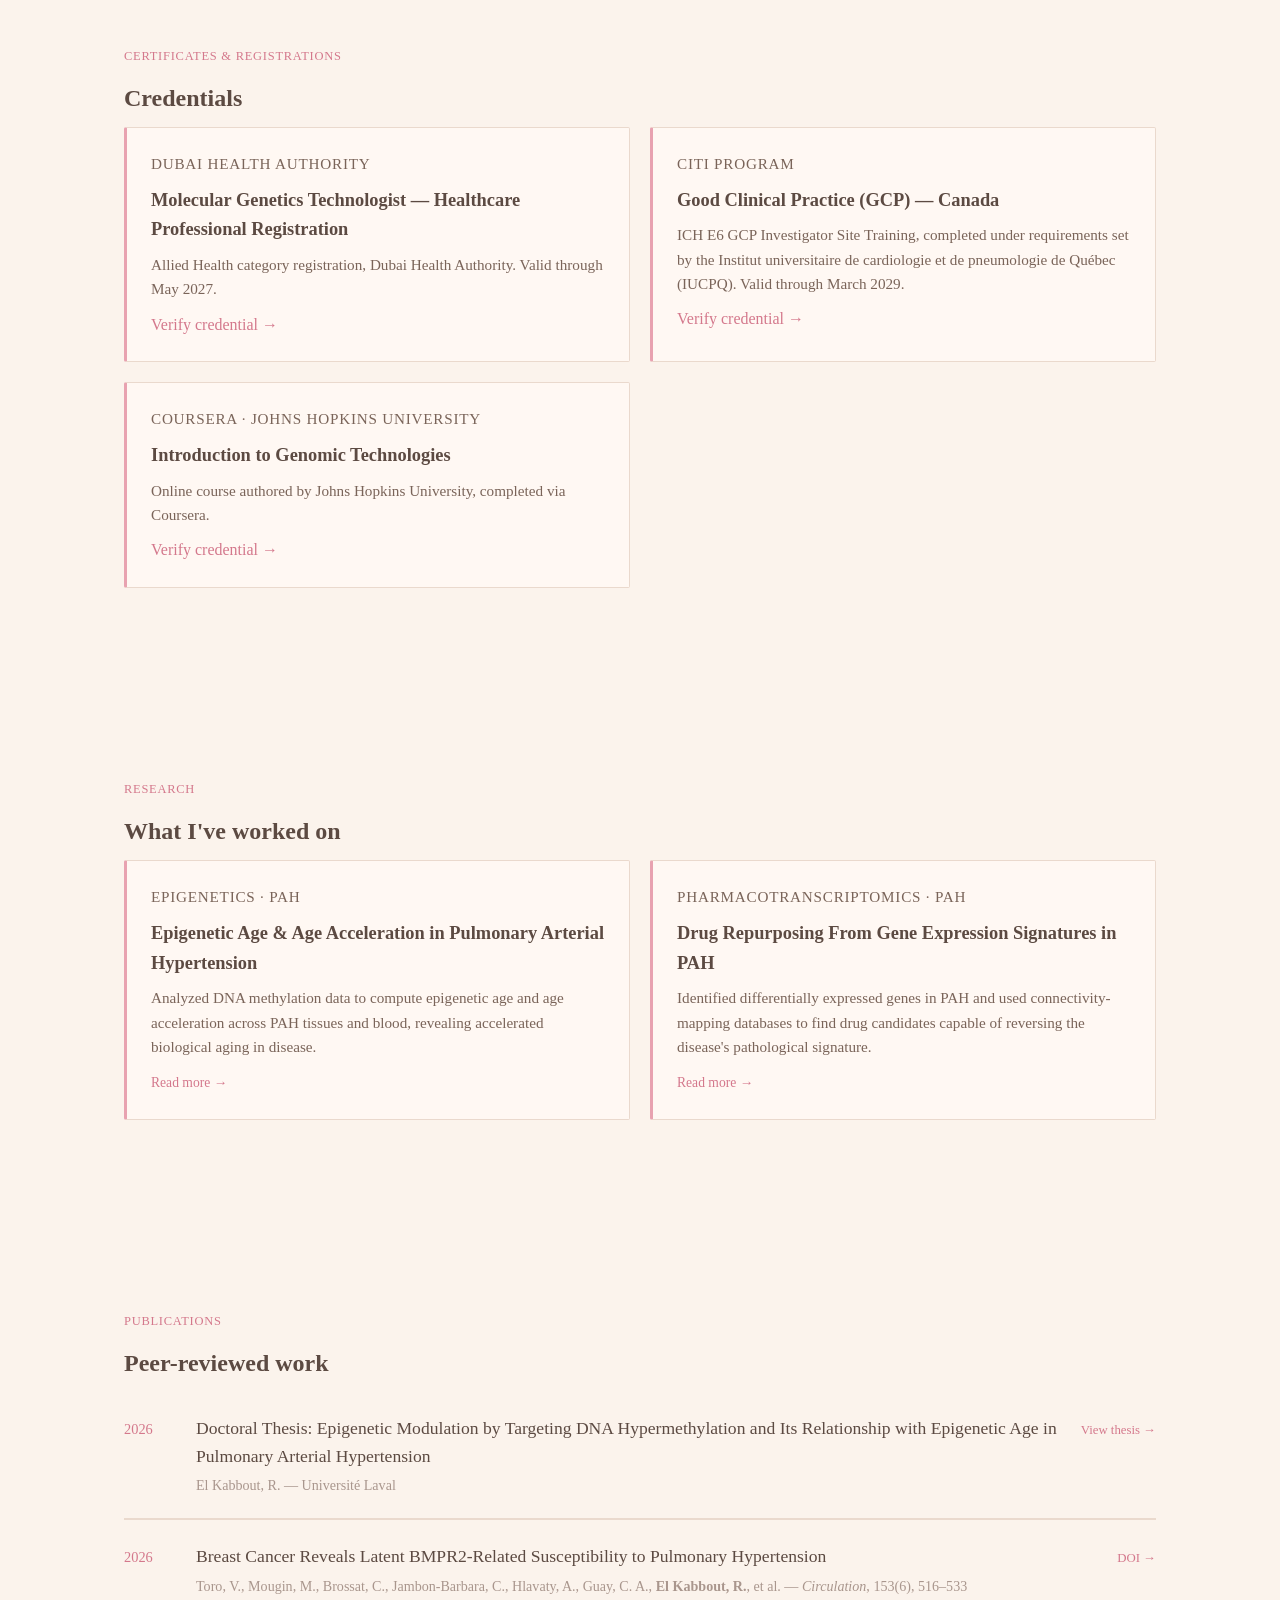
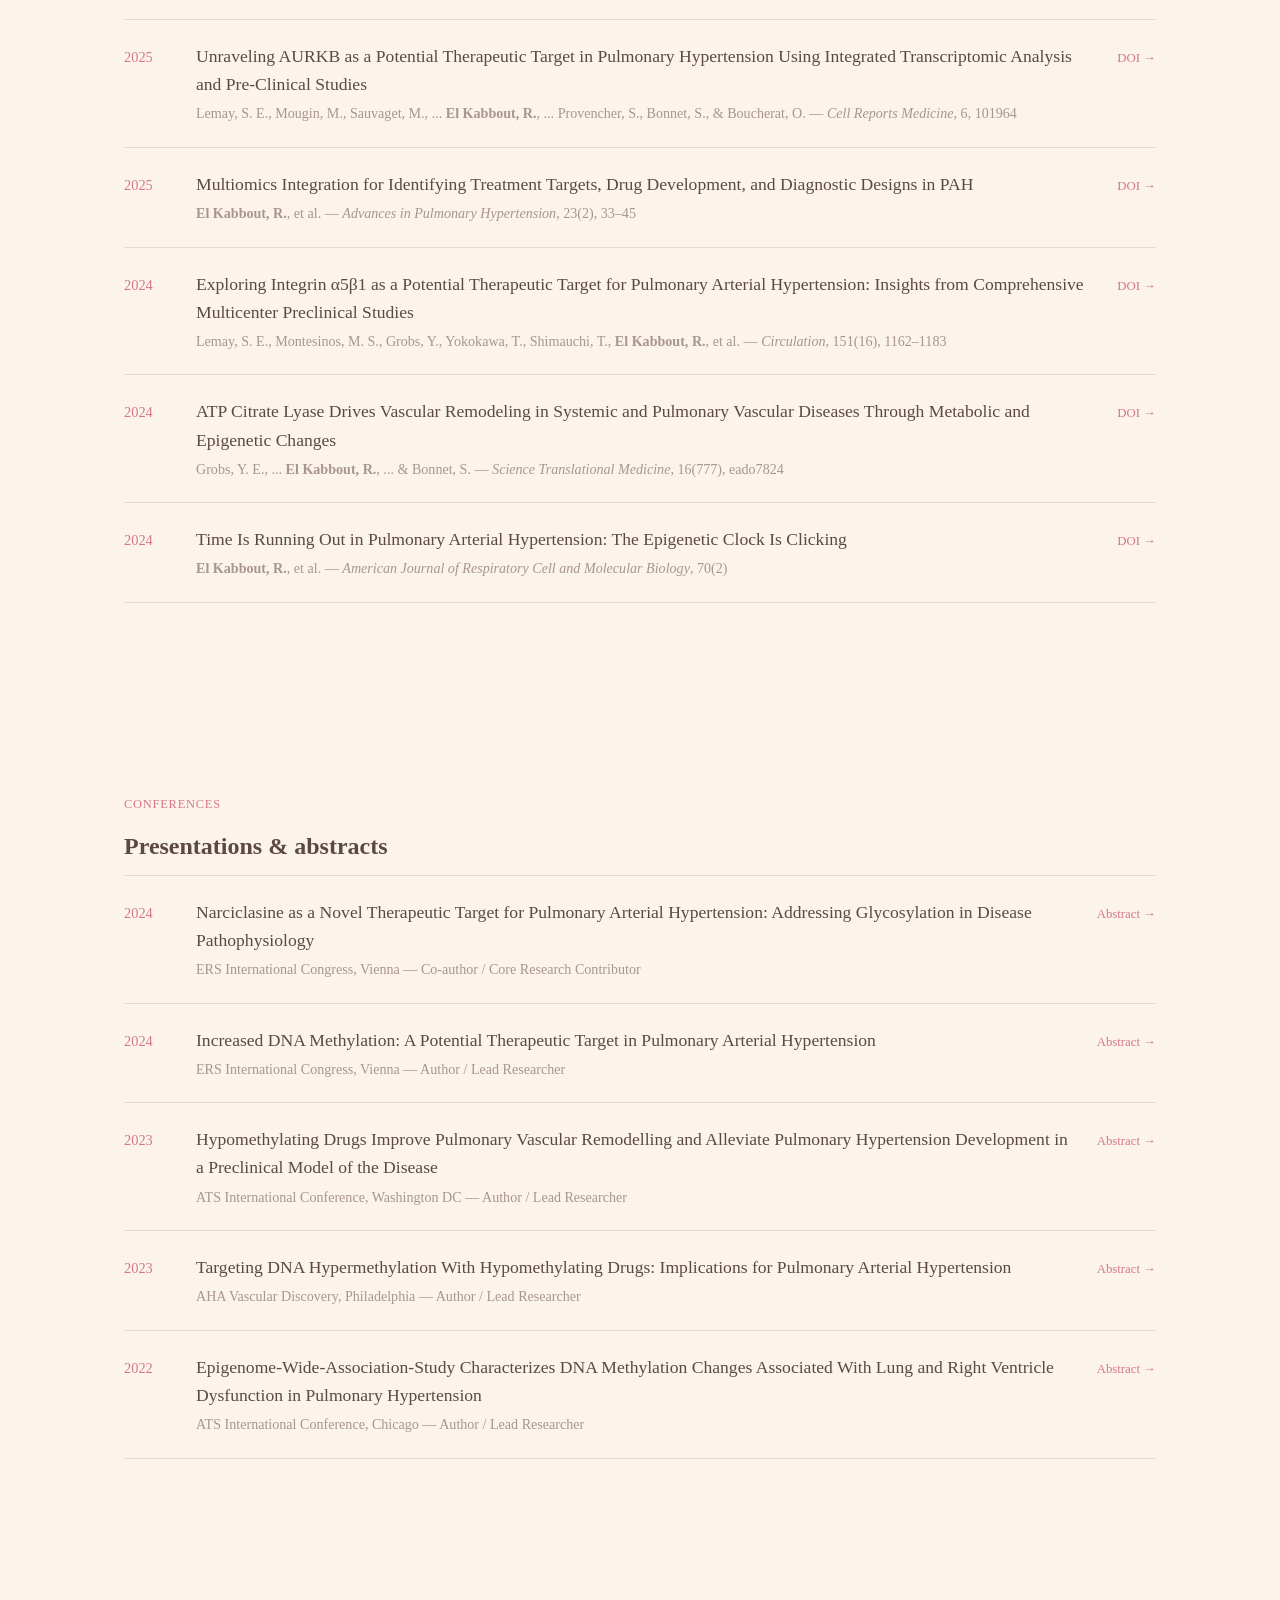
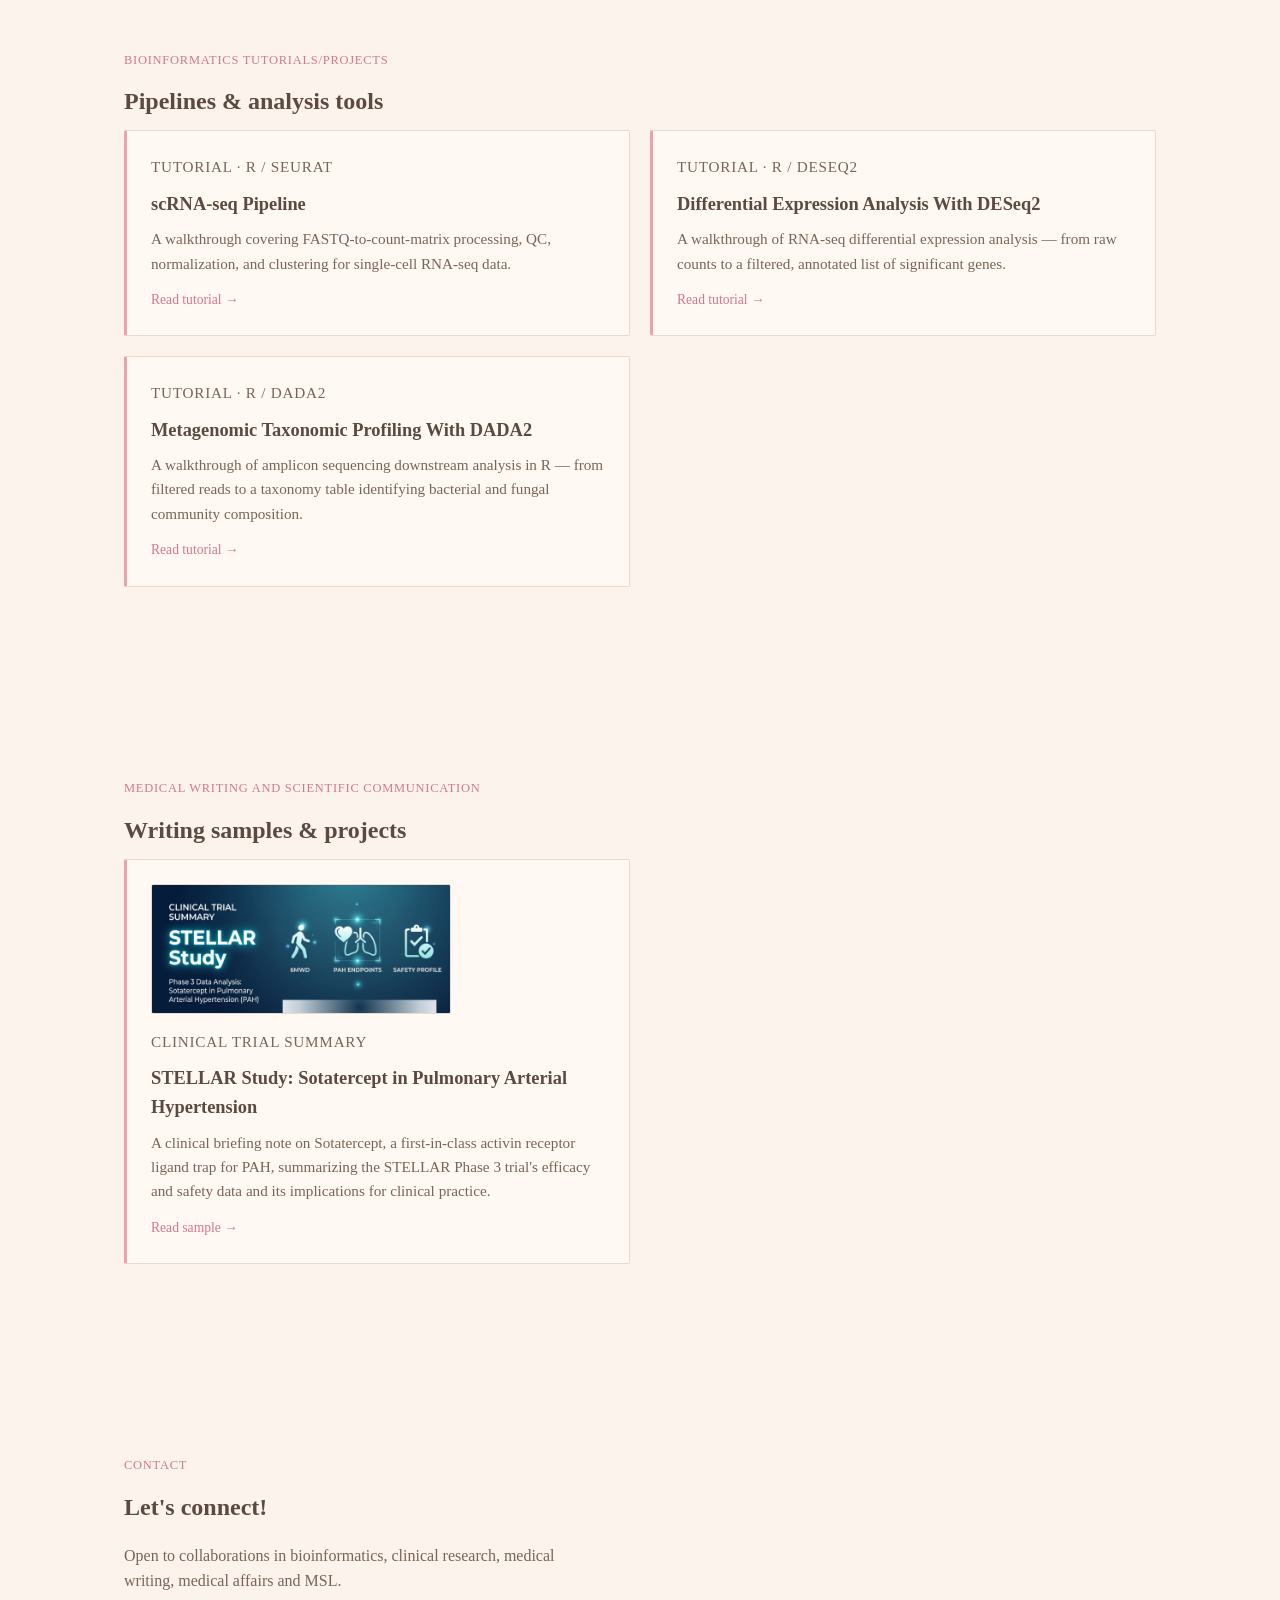
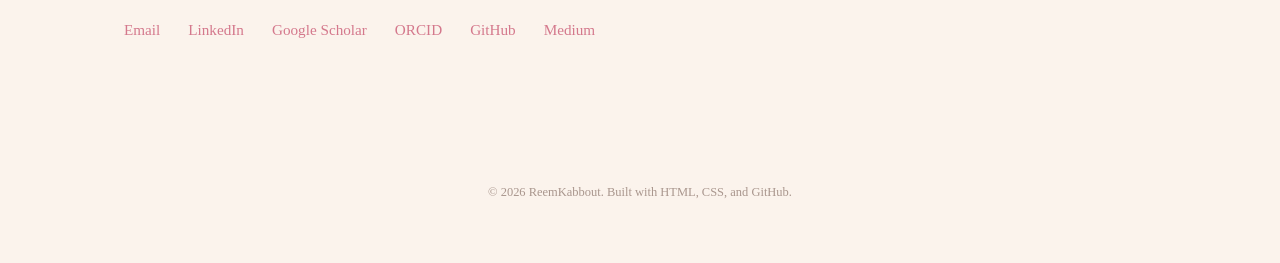
==== commit d0fc7bc2: "Update index.html" ====
--- a/index.html
+++ b/index.html
@@ -41,7 +41,7 @@
 
   <!-- HOME -->
   <section id="home" class="section hero">
-    <img src="assets/profile.jpg" alt="Reem El Kabbout" class="profile-pic">
+    <img src="assets/pic.PNG" alt="Reem El Kabbout" class="profile-pic">
     <p class="eyebrow hero-eyebrow">PHD &middot; BIOMEDICAL &amp; CLINICAL SCIENCES &middot; SCIENTIFIC COMMUNICATION &middot; BIOINFORMATICS</p>
     <h1>Reem EL Kabbout</h1>
     <p class="hero-sub">
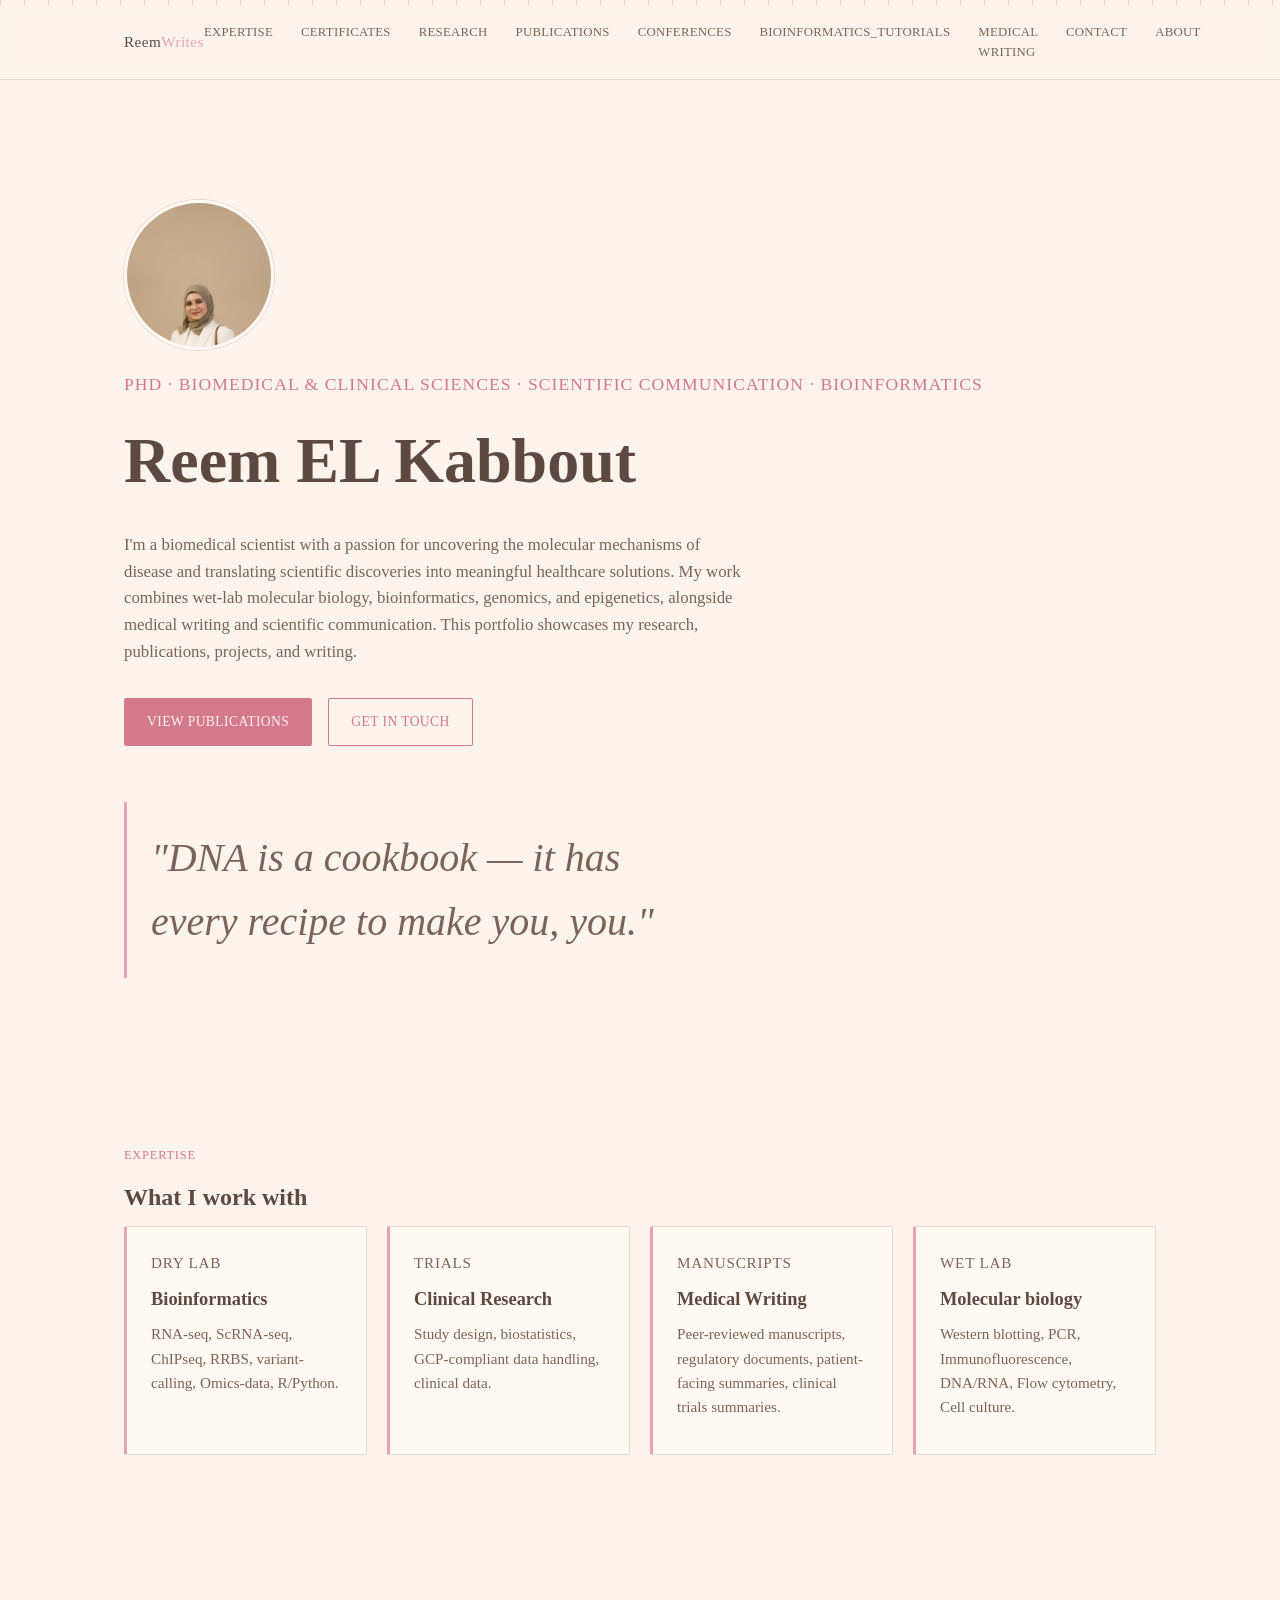
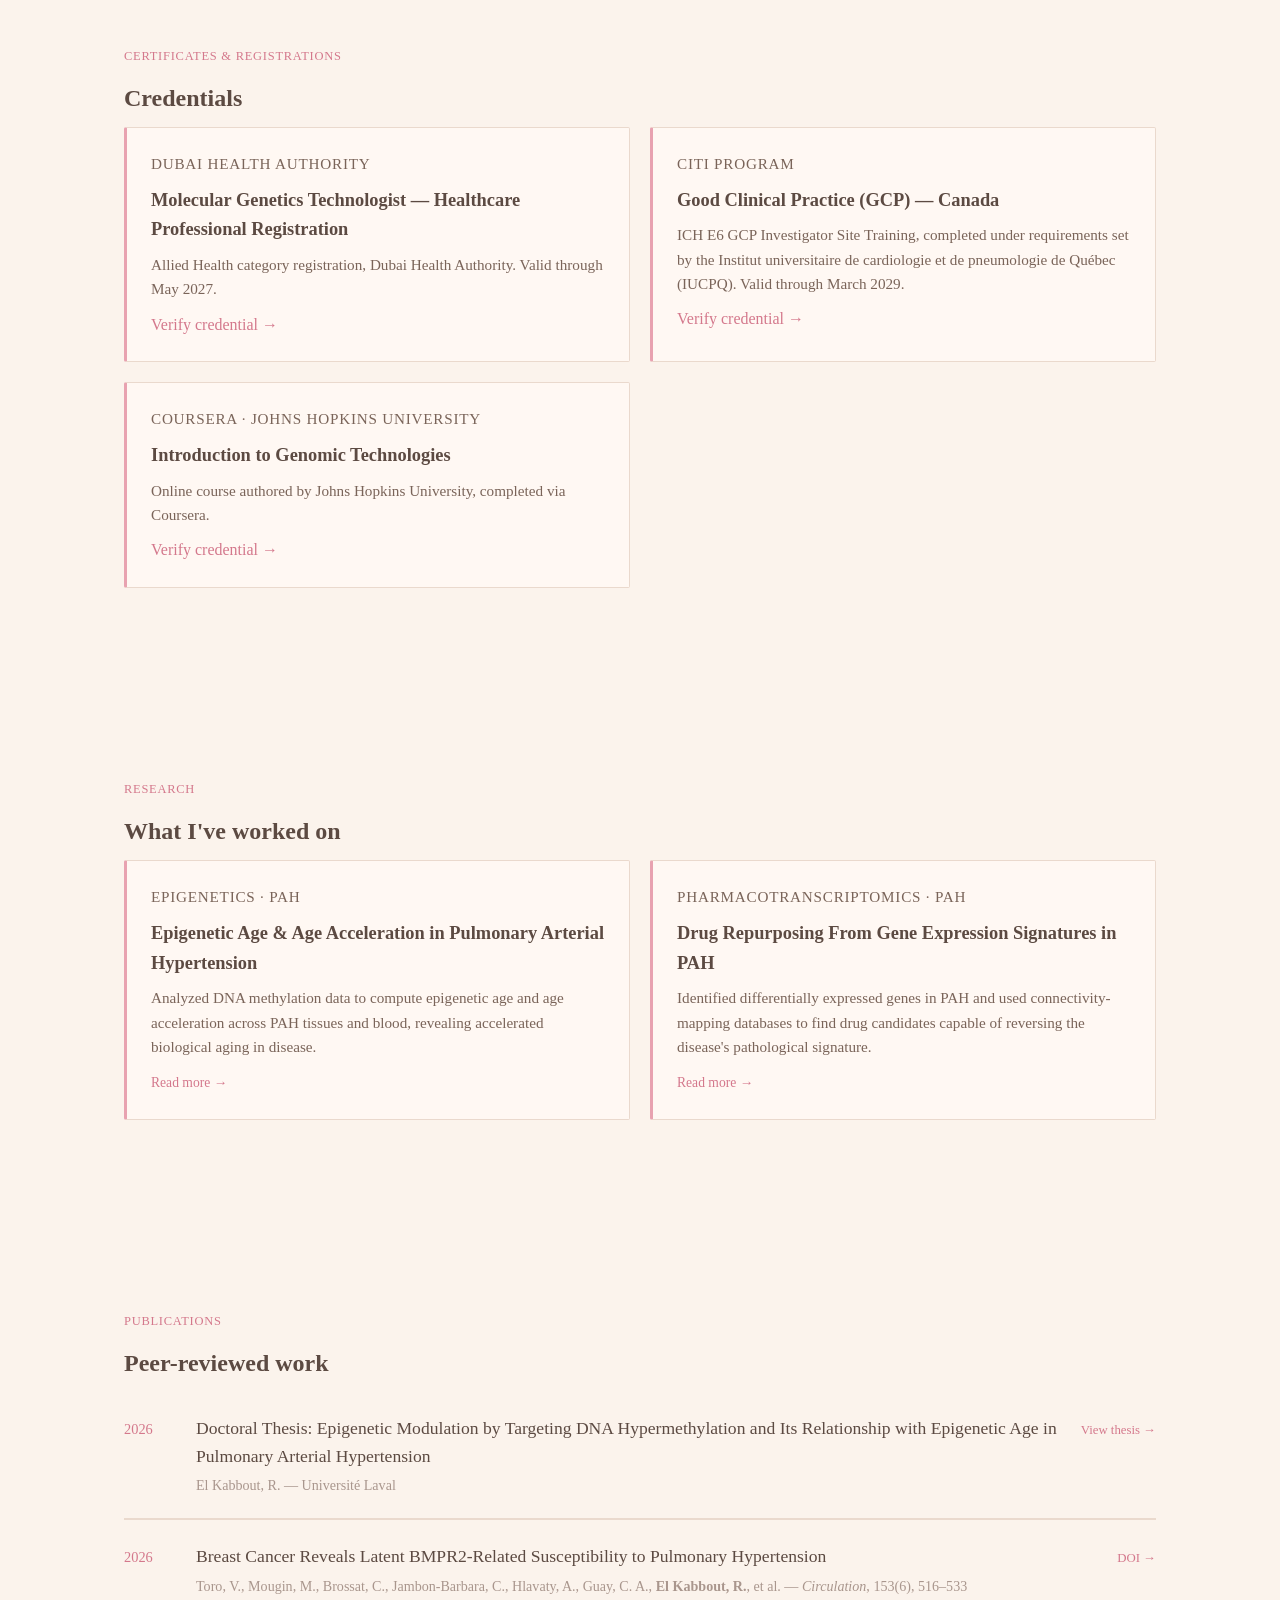
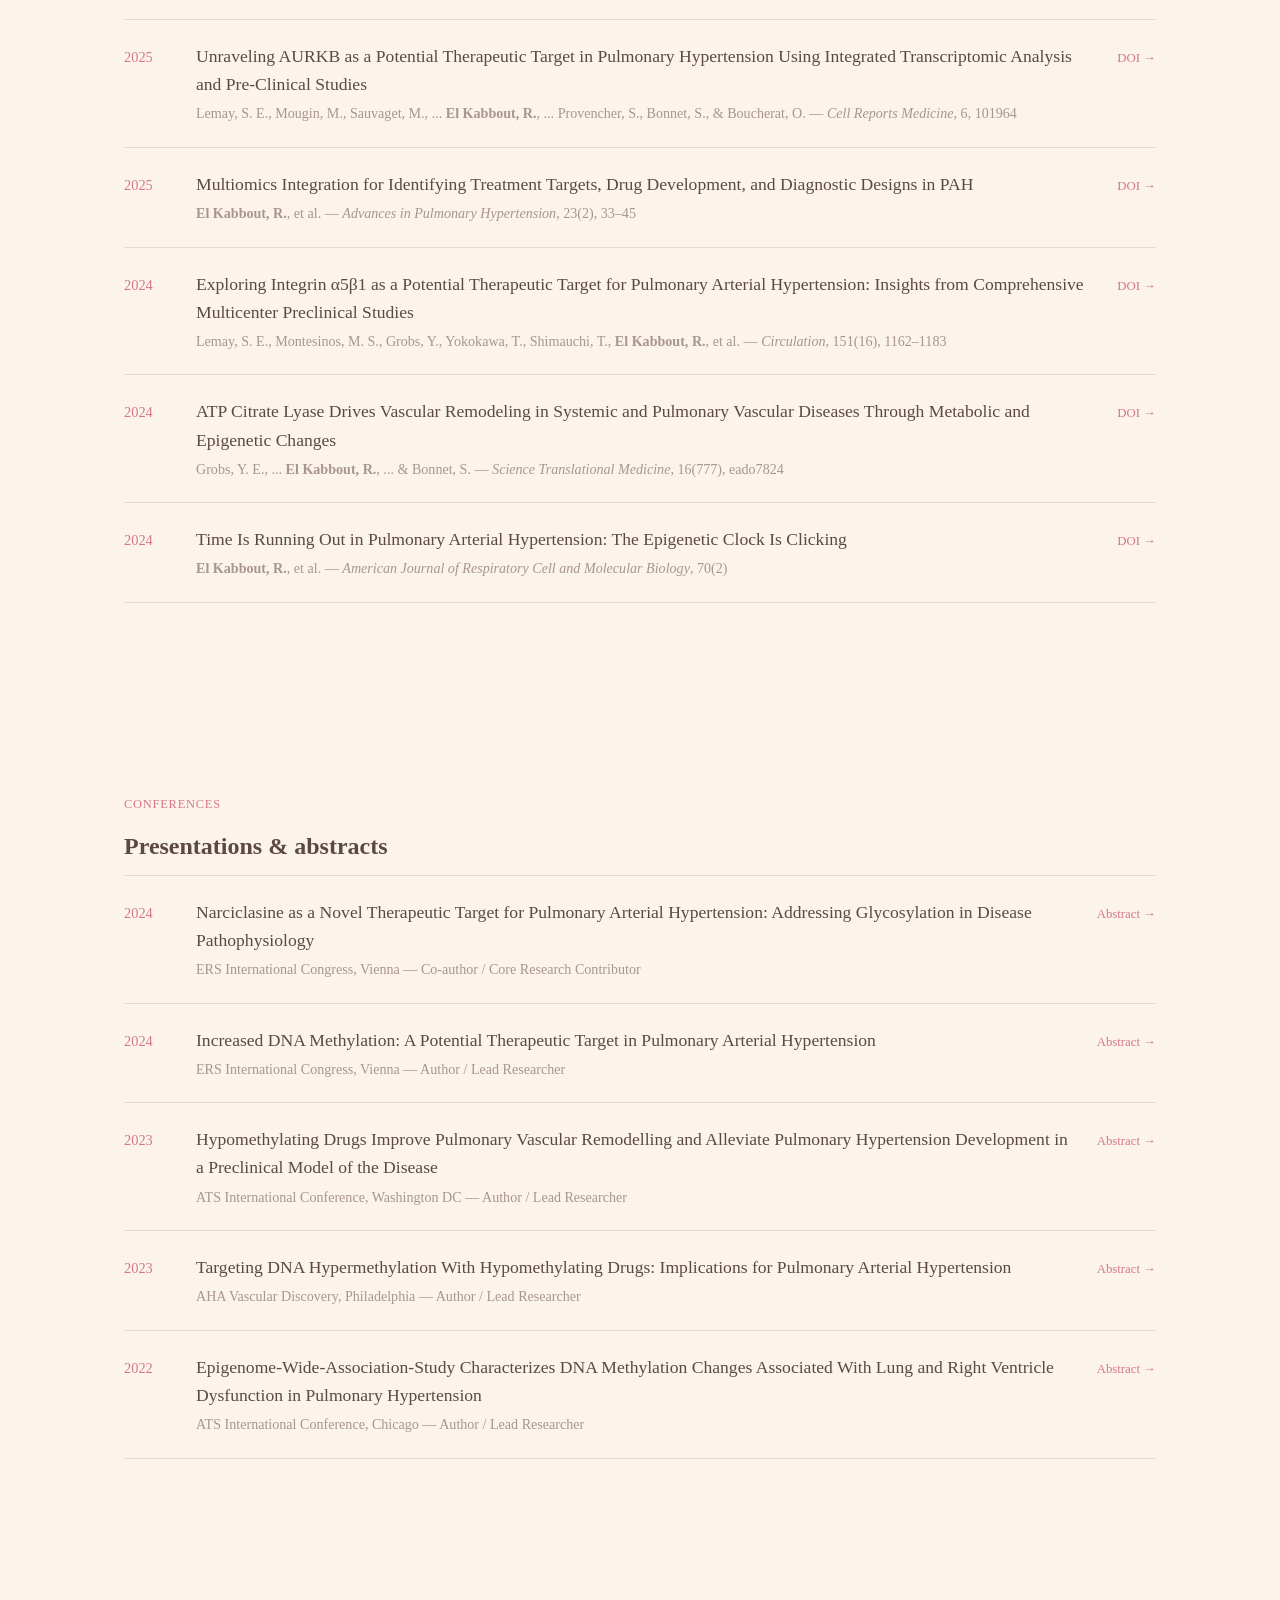
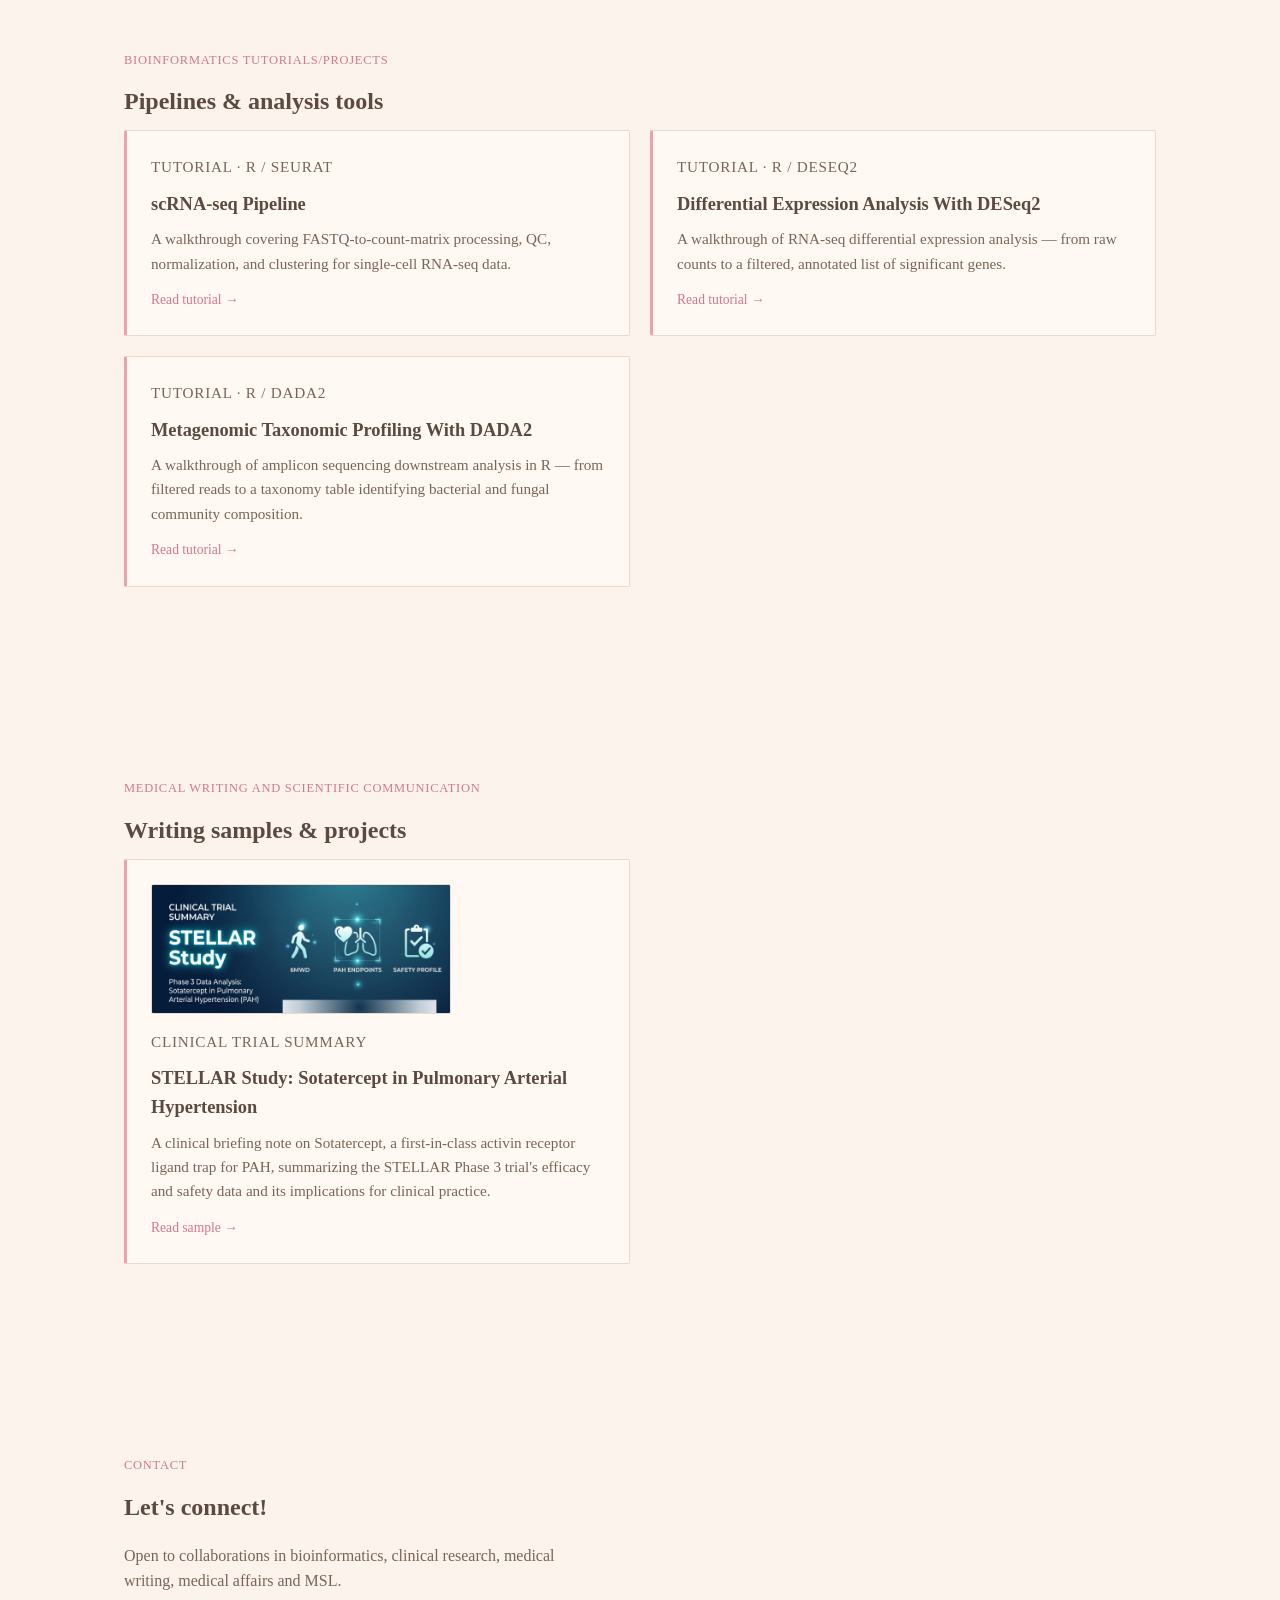
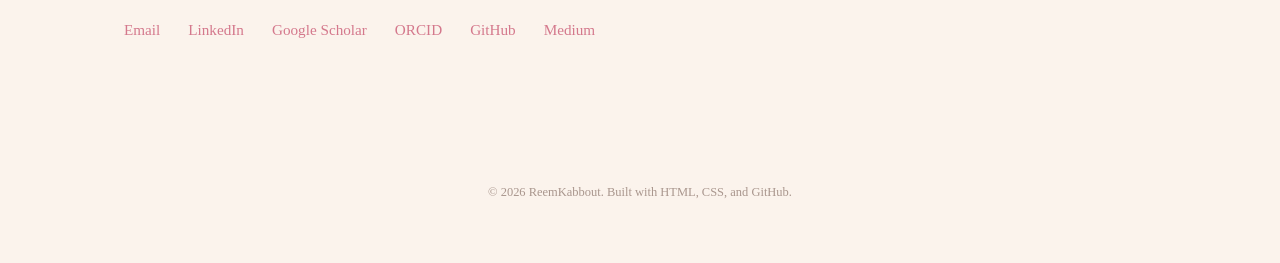
==== commit 2707e488: "Fix image source extension from .PNG to .png" ====
--- a/index.html
+++ b/index.html
@@ -41,7 +41,7 @@
 
   <!-- HOME -->
   <section id="home" class="section hero">
-    <img src="assets/pic.PNG" alt="Reem El Kabbout" class="profile-pic">
+    <img src="assets/pic2.png" alt="Reem El Kabbout" class="profile-pic">
     <p class="eyebrow hero-eyebrow">PHD &middot; BIOMEDICAL &amp; CLINICAL SCIENCES &middot; SCIENTIFIC COMMUNICATION &middot; BIOINFORMATICS</p>
     <h1>Reem EL Kabbout</h1>
     <p class="hero-sub">
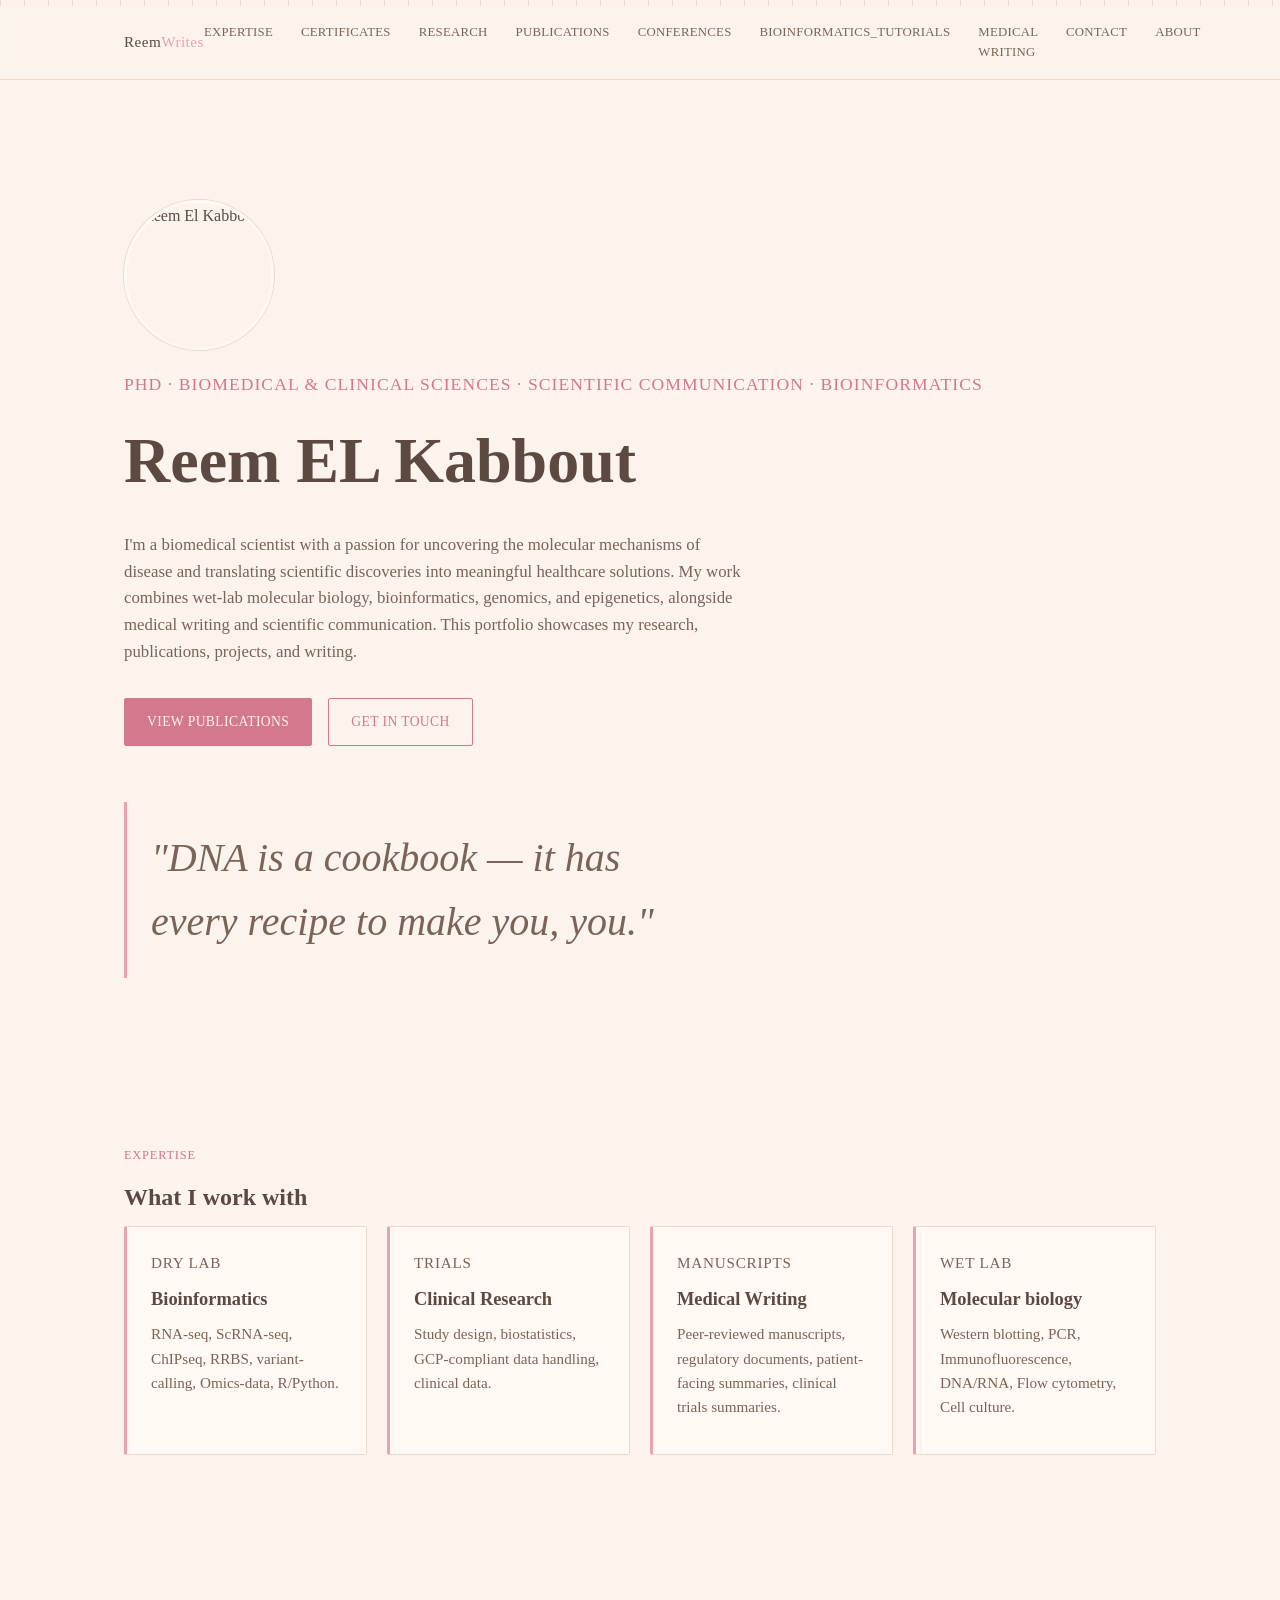
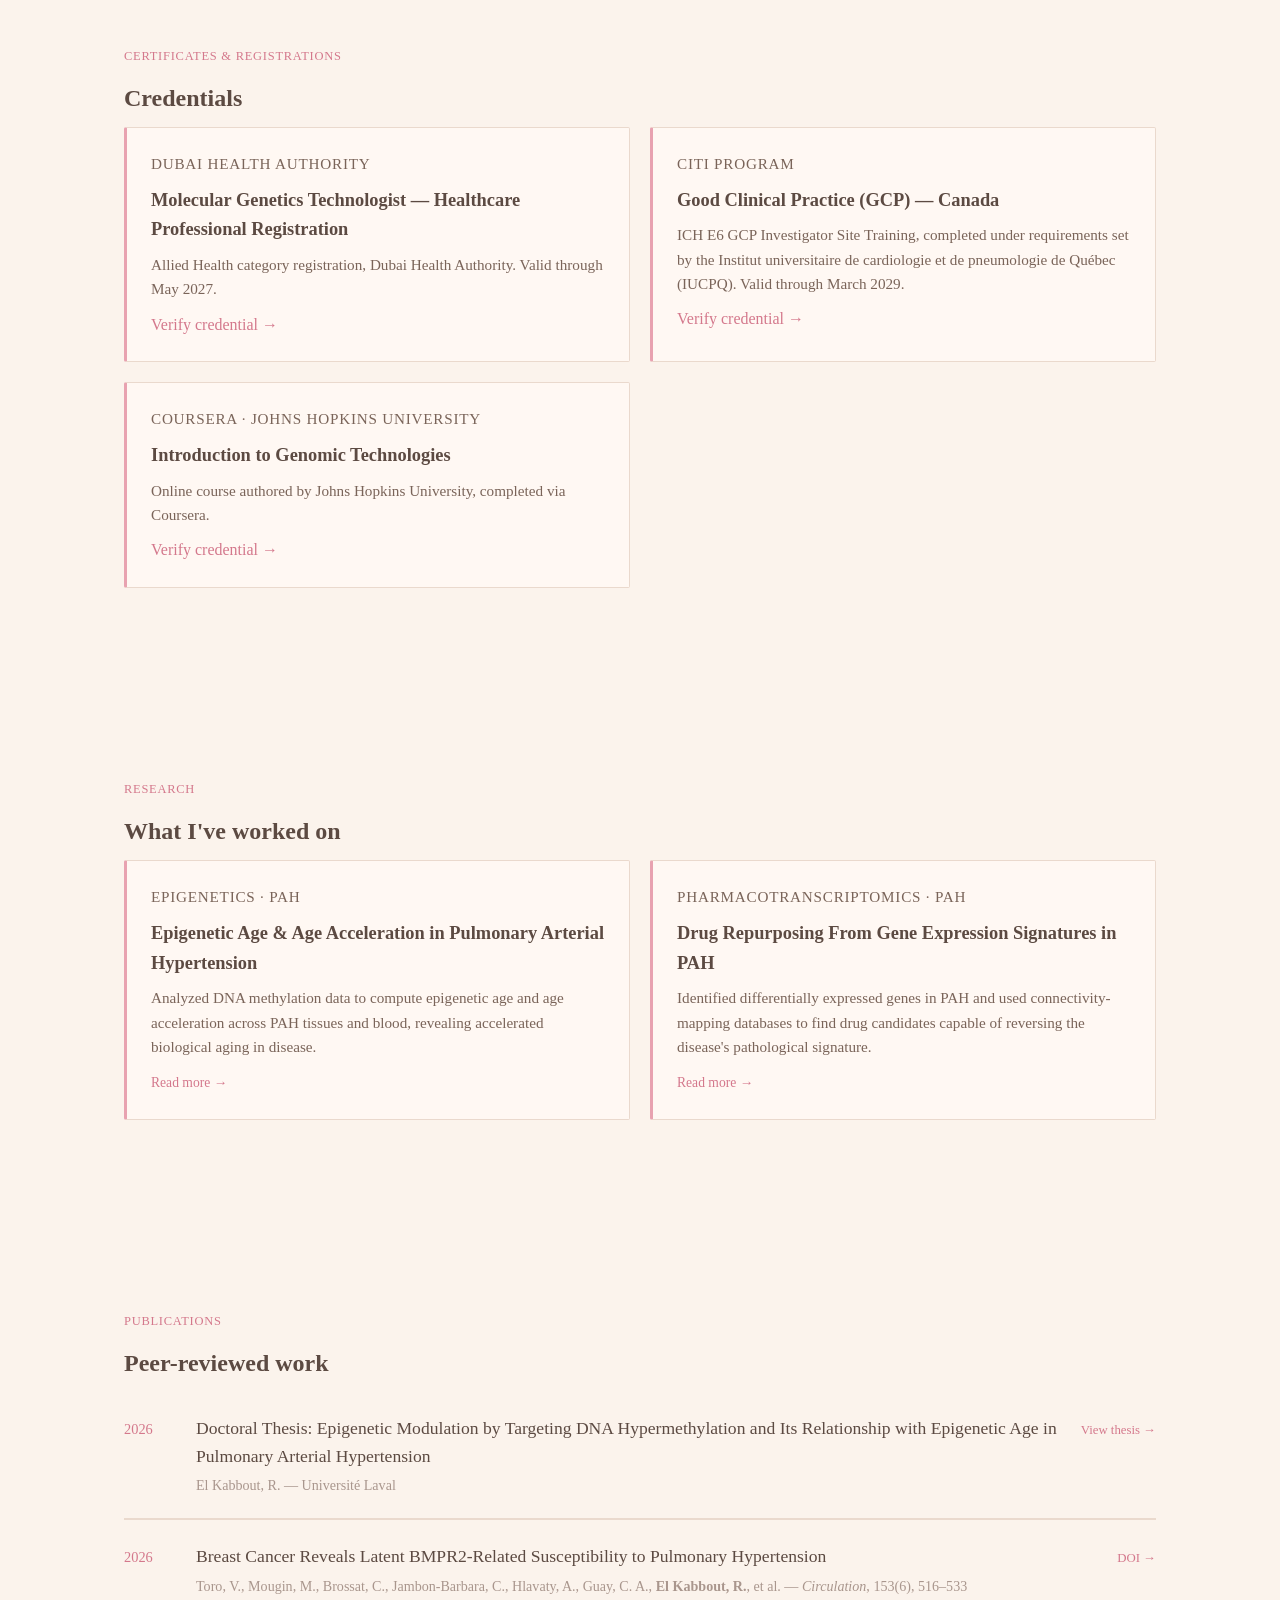
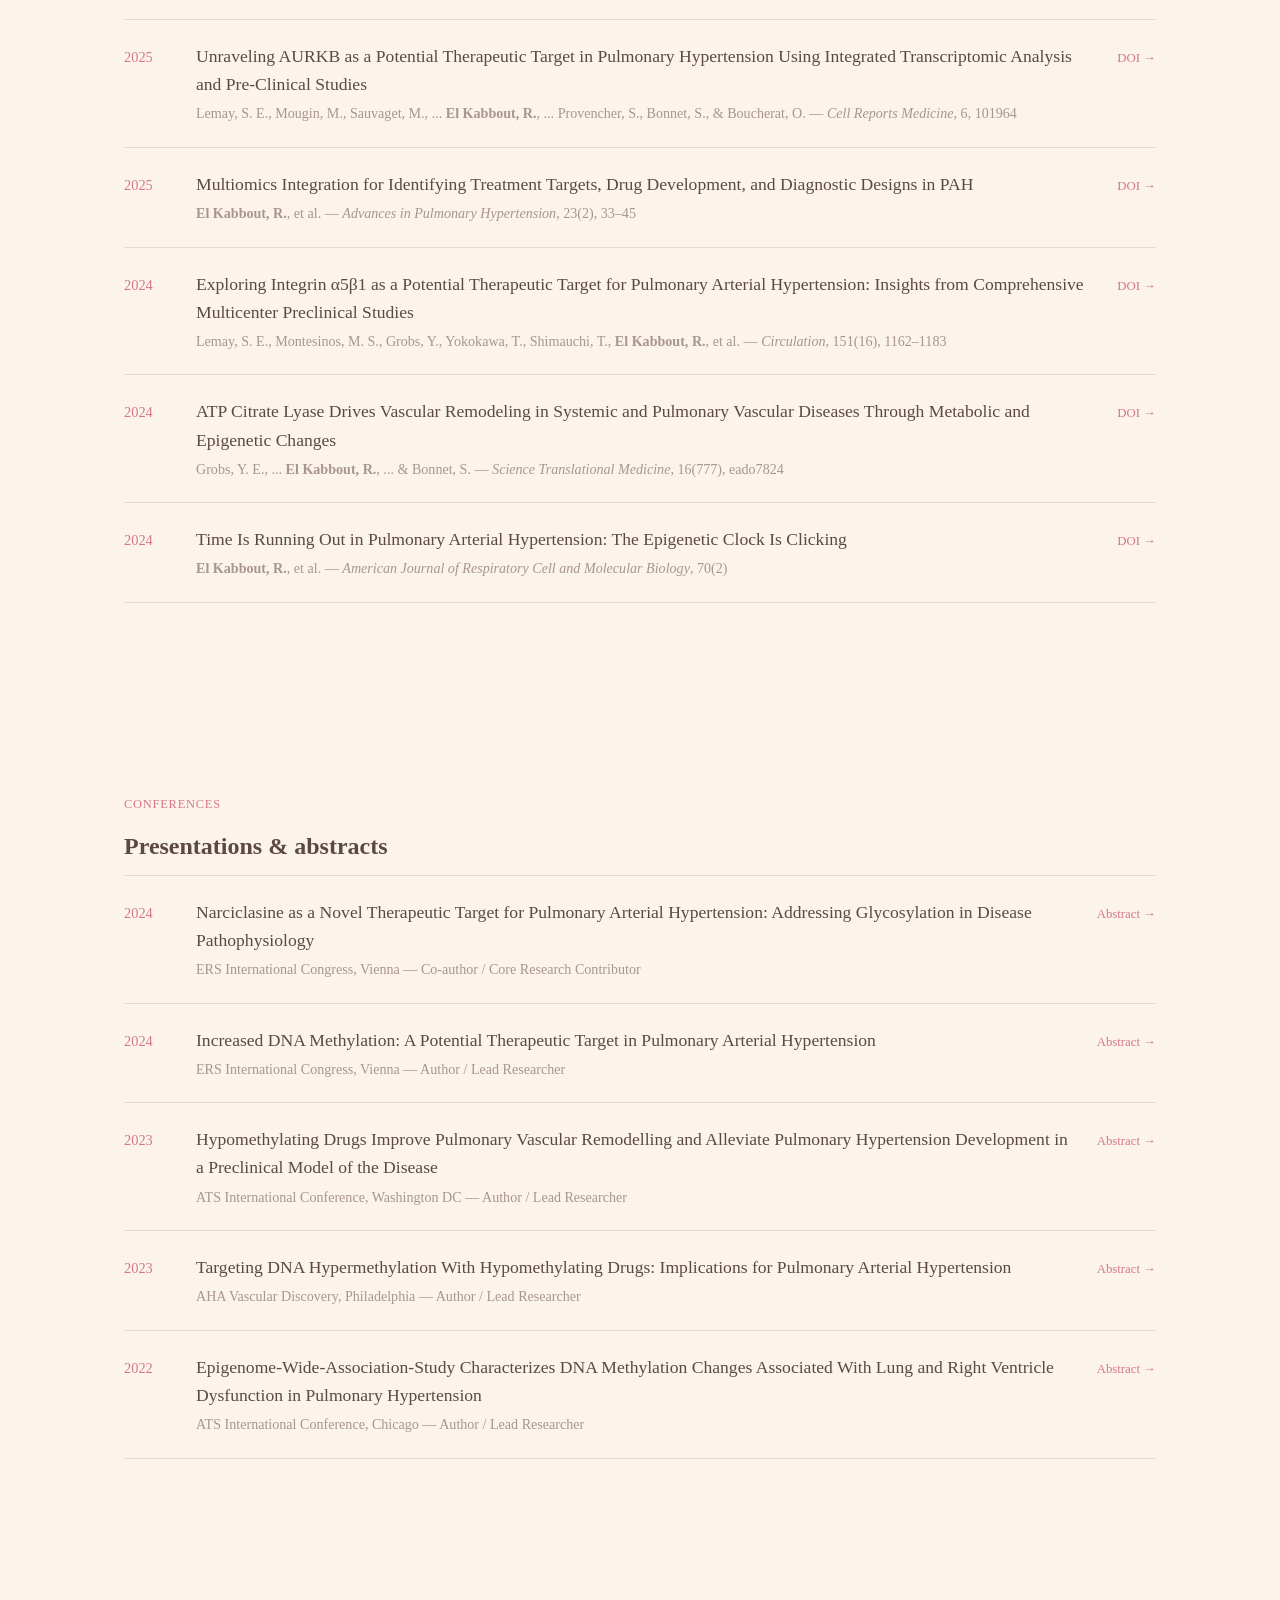
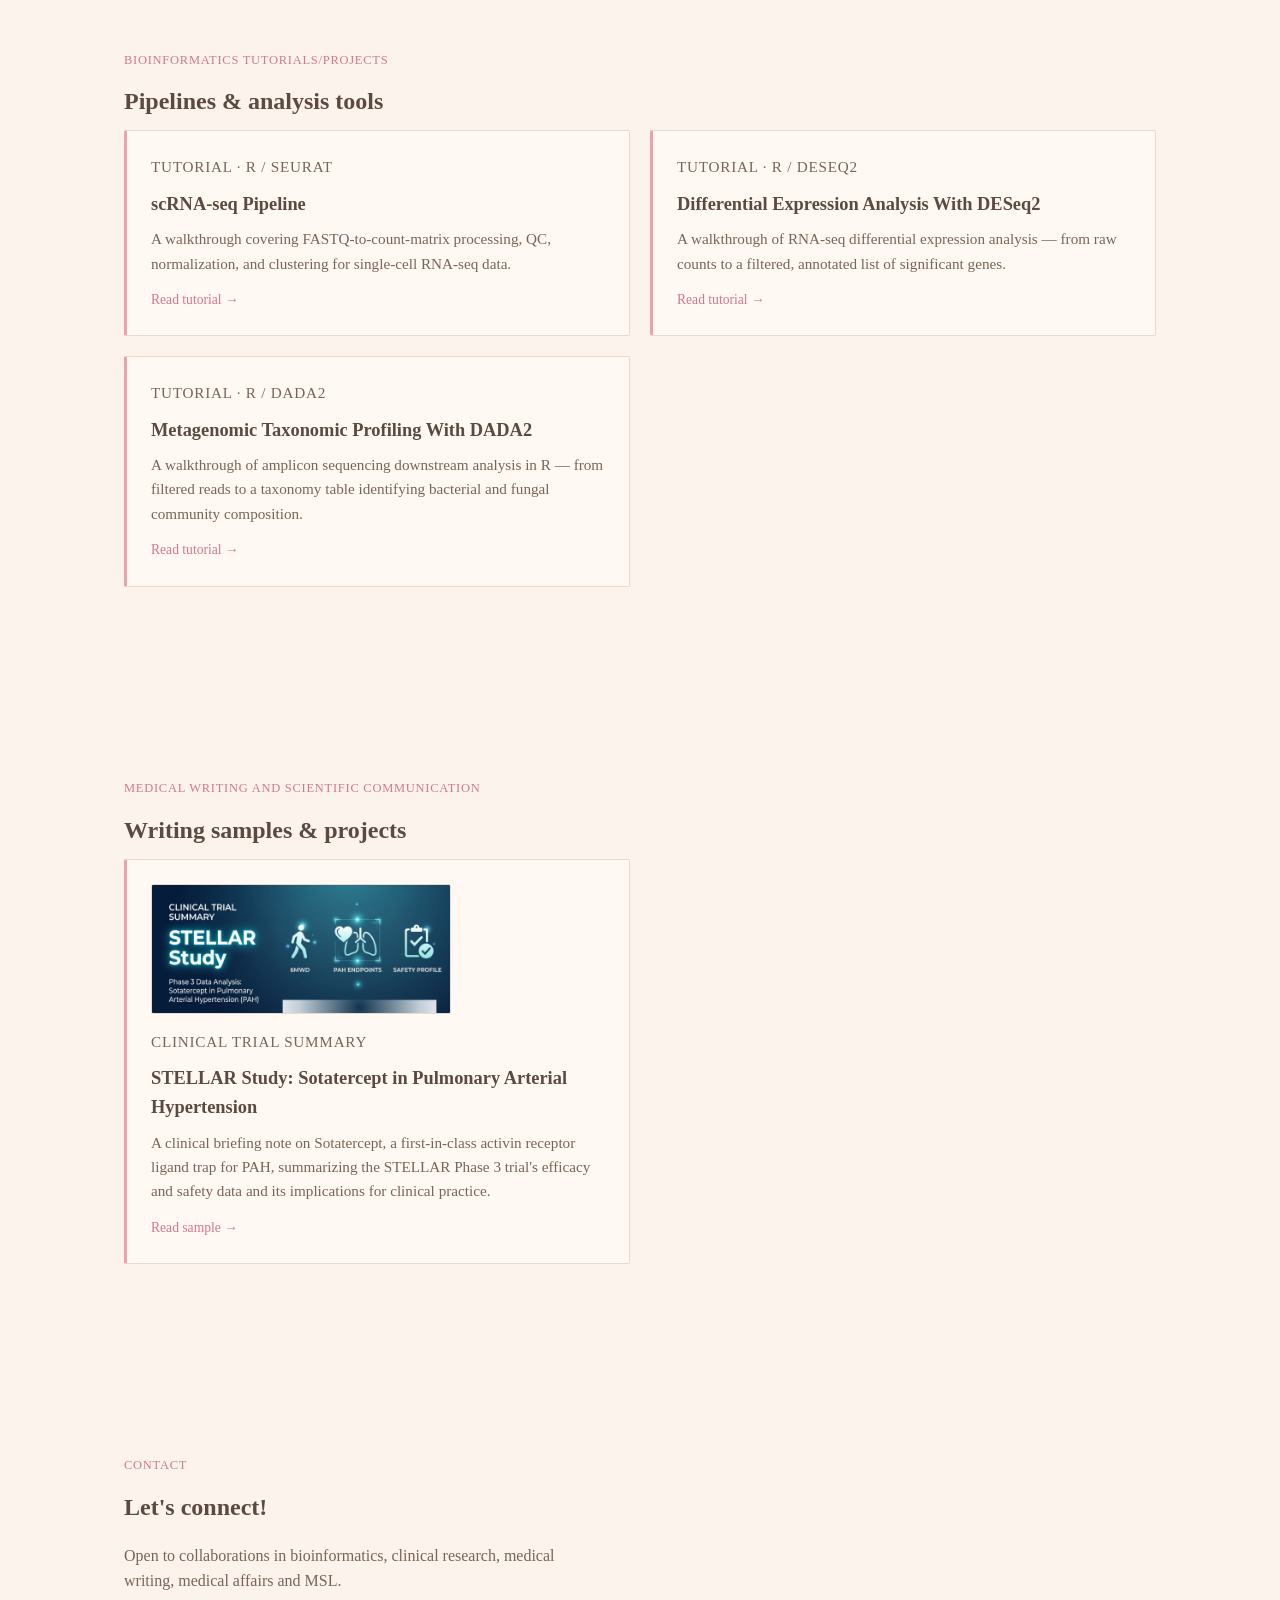
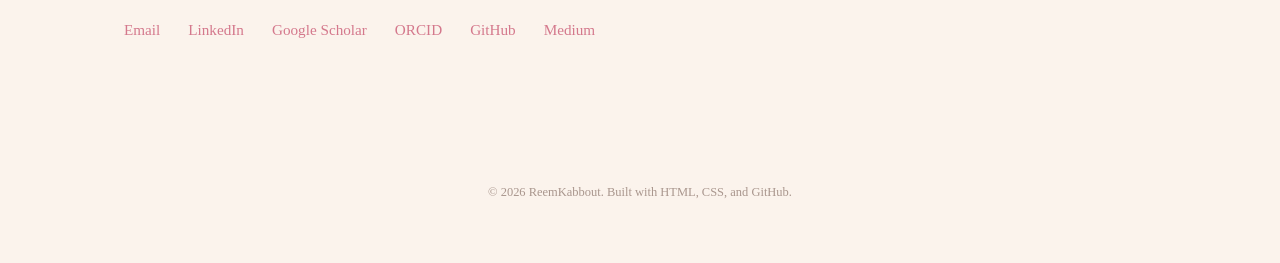
==== commit 4d854311: "Update index.html" ====
--- a/index.html
+++ b/index.html
@@ -41,7 +41,7 @@
 
   <!-- HOME -->
   <section id="home" class="section hero">
-    <img src="assets/pic2.png" alt="Reem El Kabbout" class="profile-pic">
+    <img src="assets/profile-pic-zoomed.png" alt="Reem El Kabbout" class="profile-pic">
     <p class="eyebrow hero-eyebrow">PHD &middot; BIOMEDICAL &amp; CLINICAL SCIENCES &middot; SCIENTIFIC COMMUNICATION &middot; BIOINFORMATICS</p>
     <h1>Reem EL Kabbout</h1>
     <p class="hero-sub">
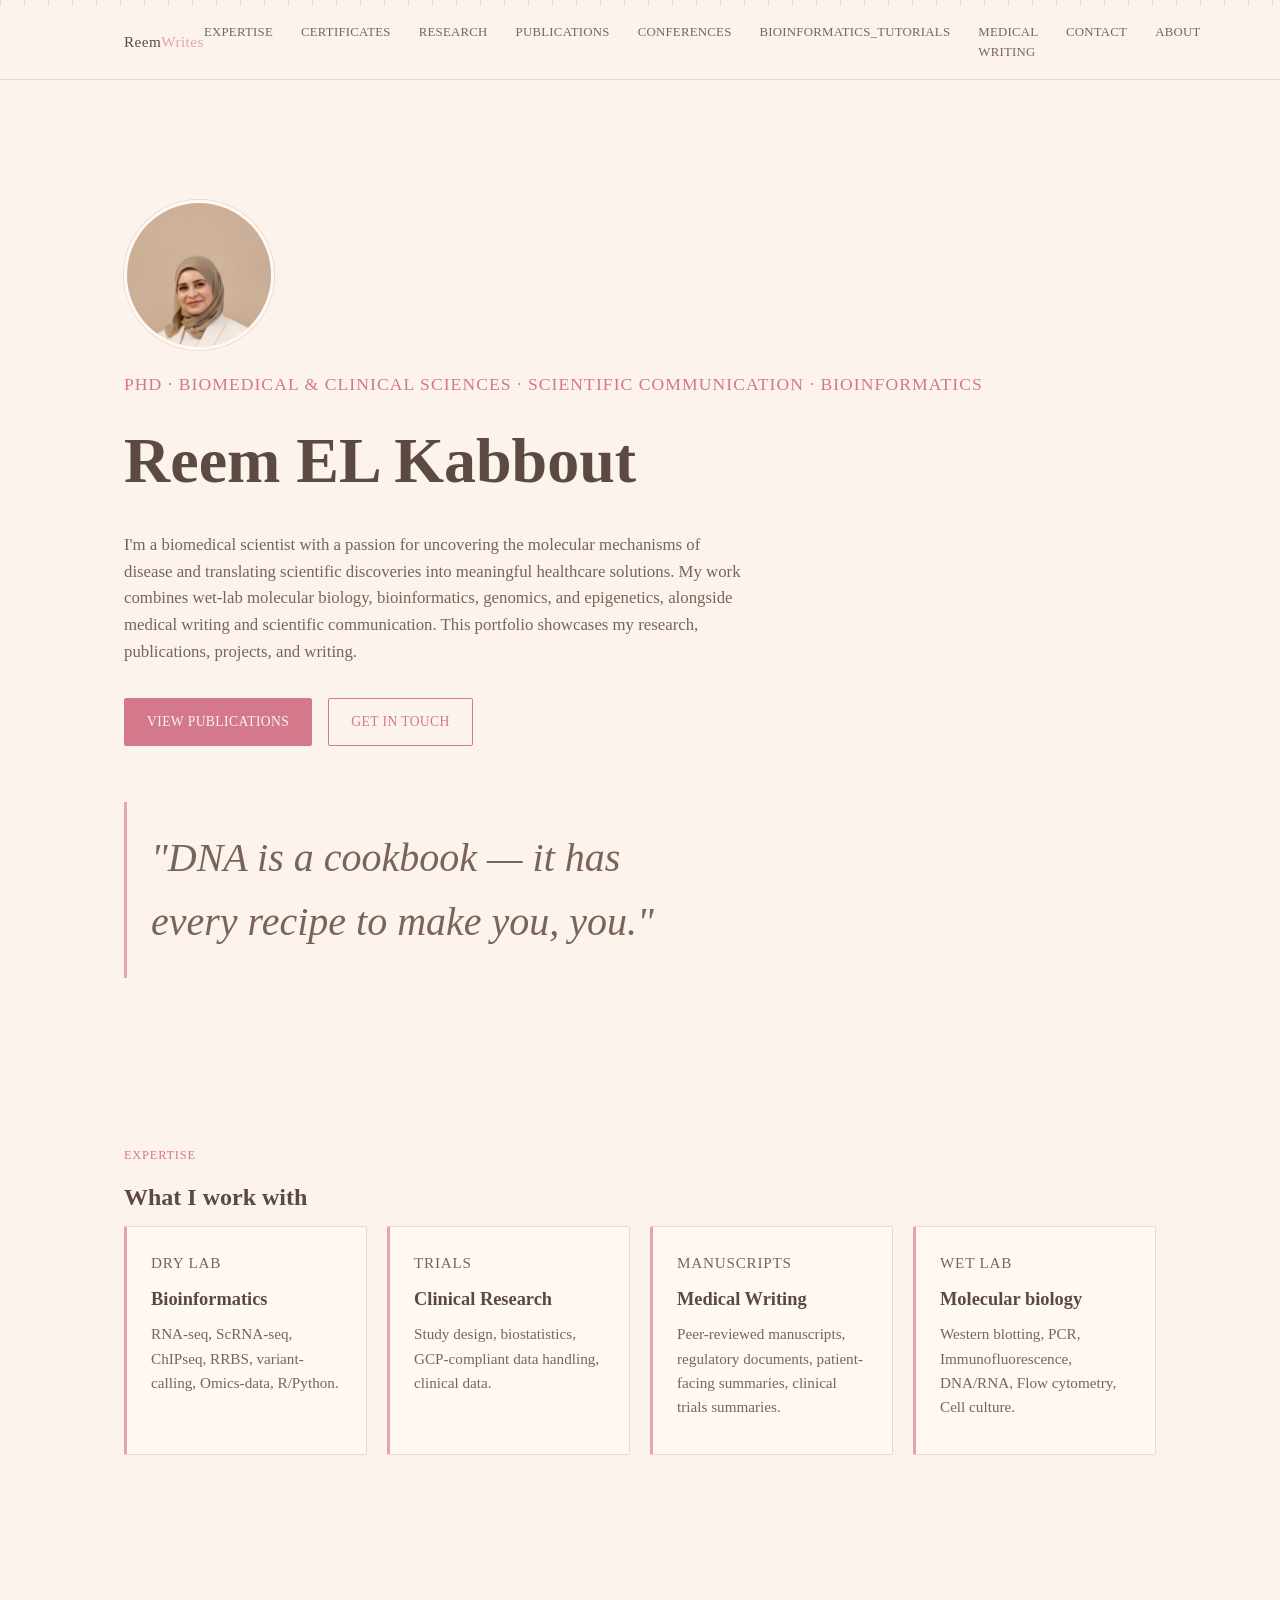
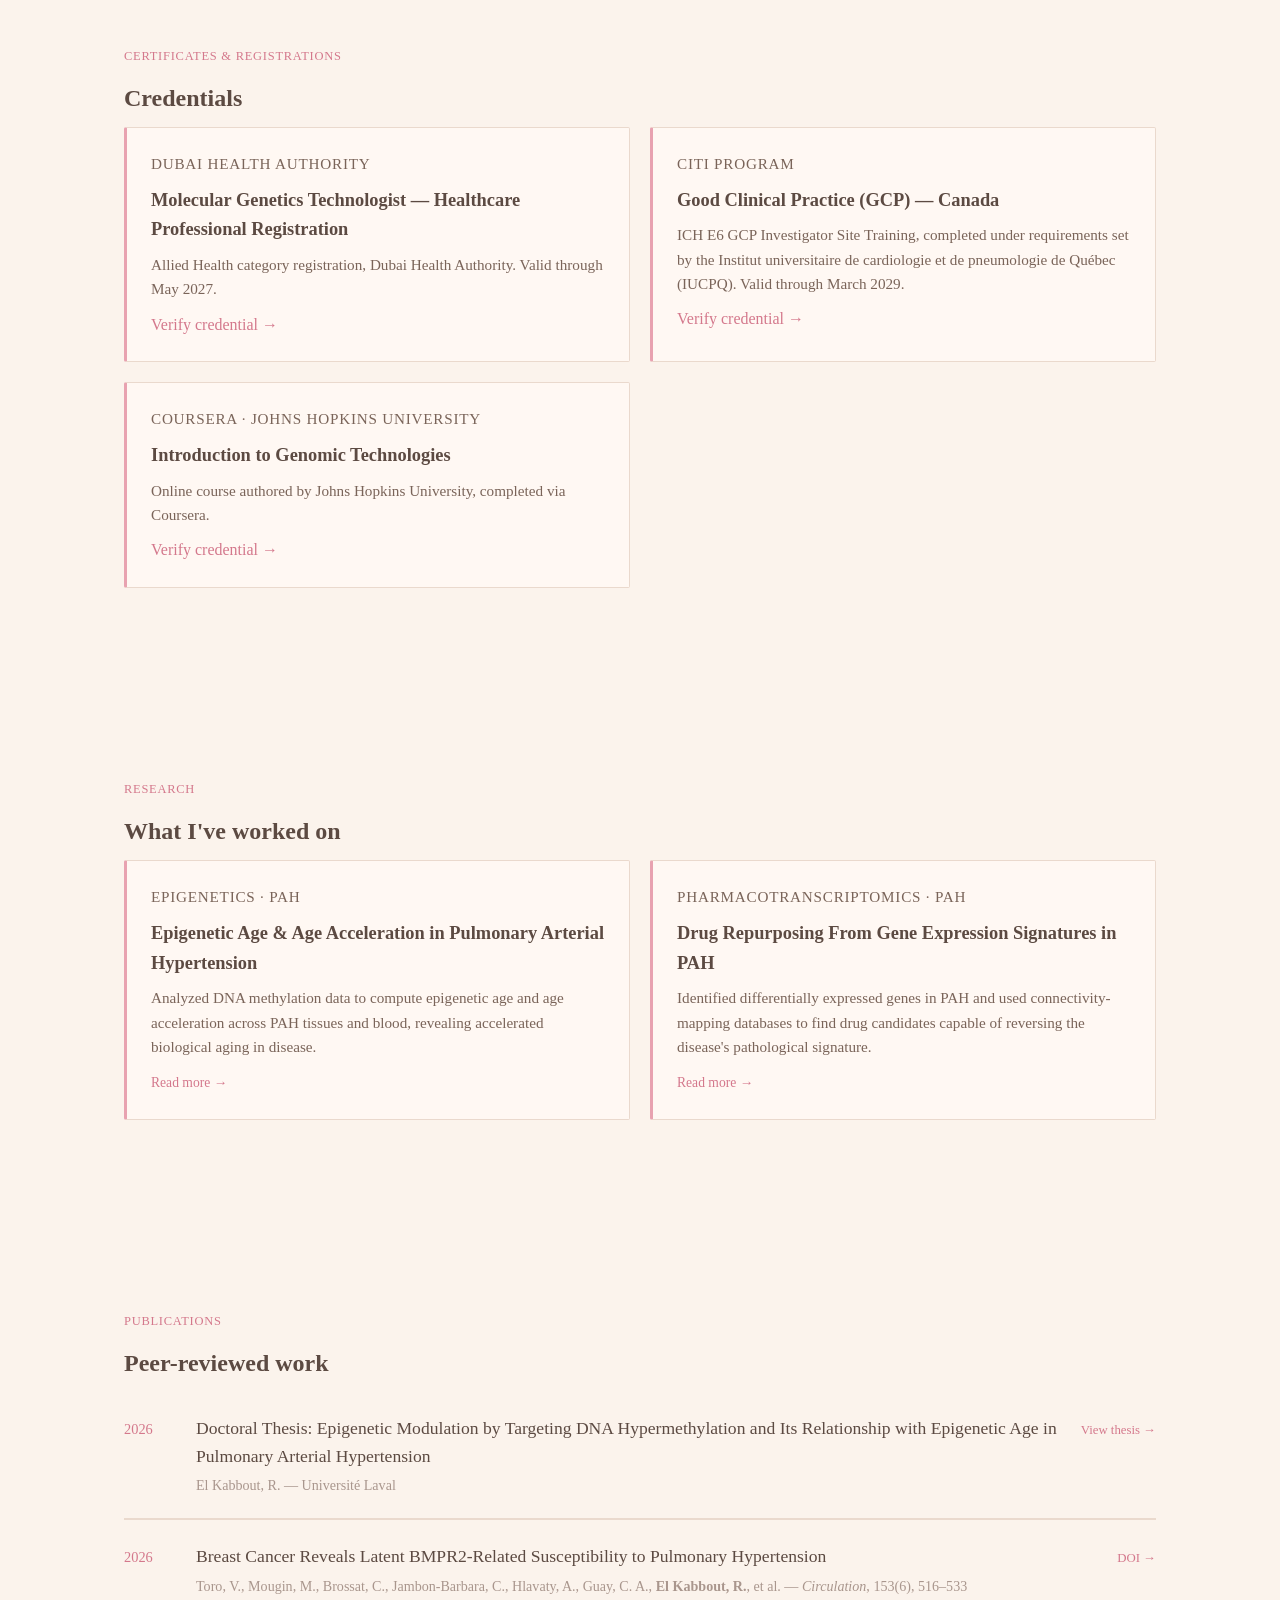
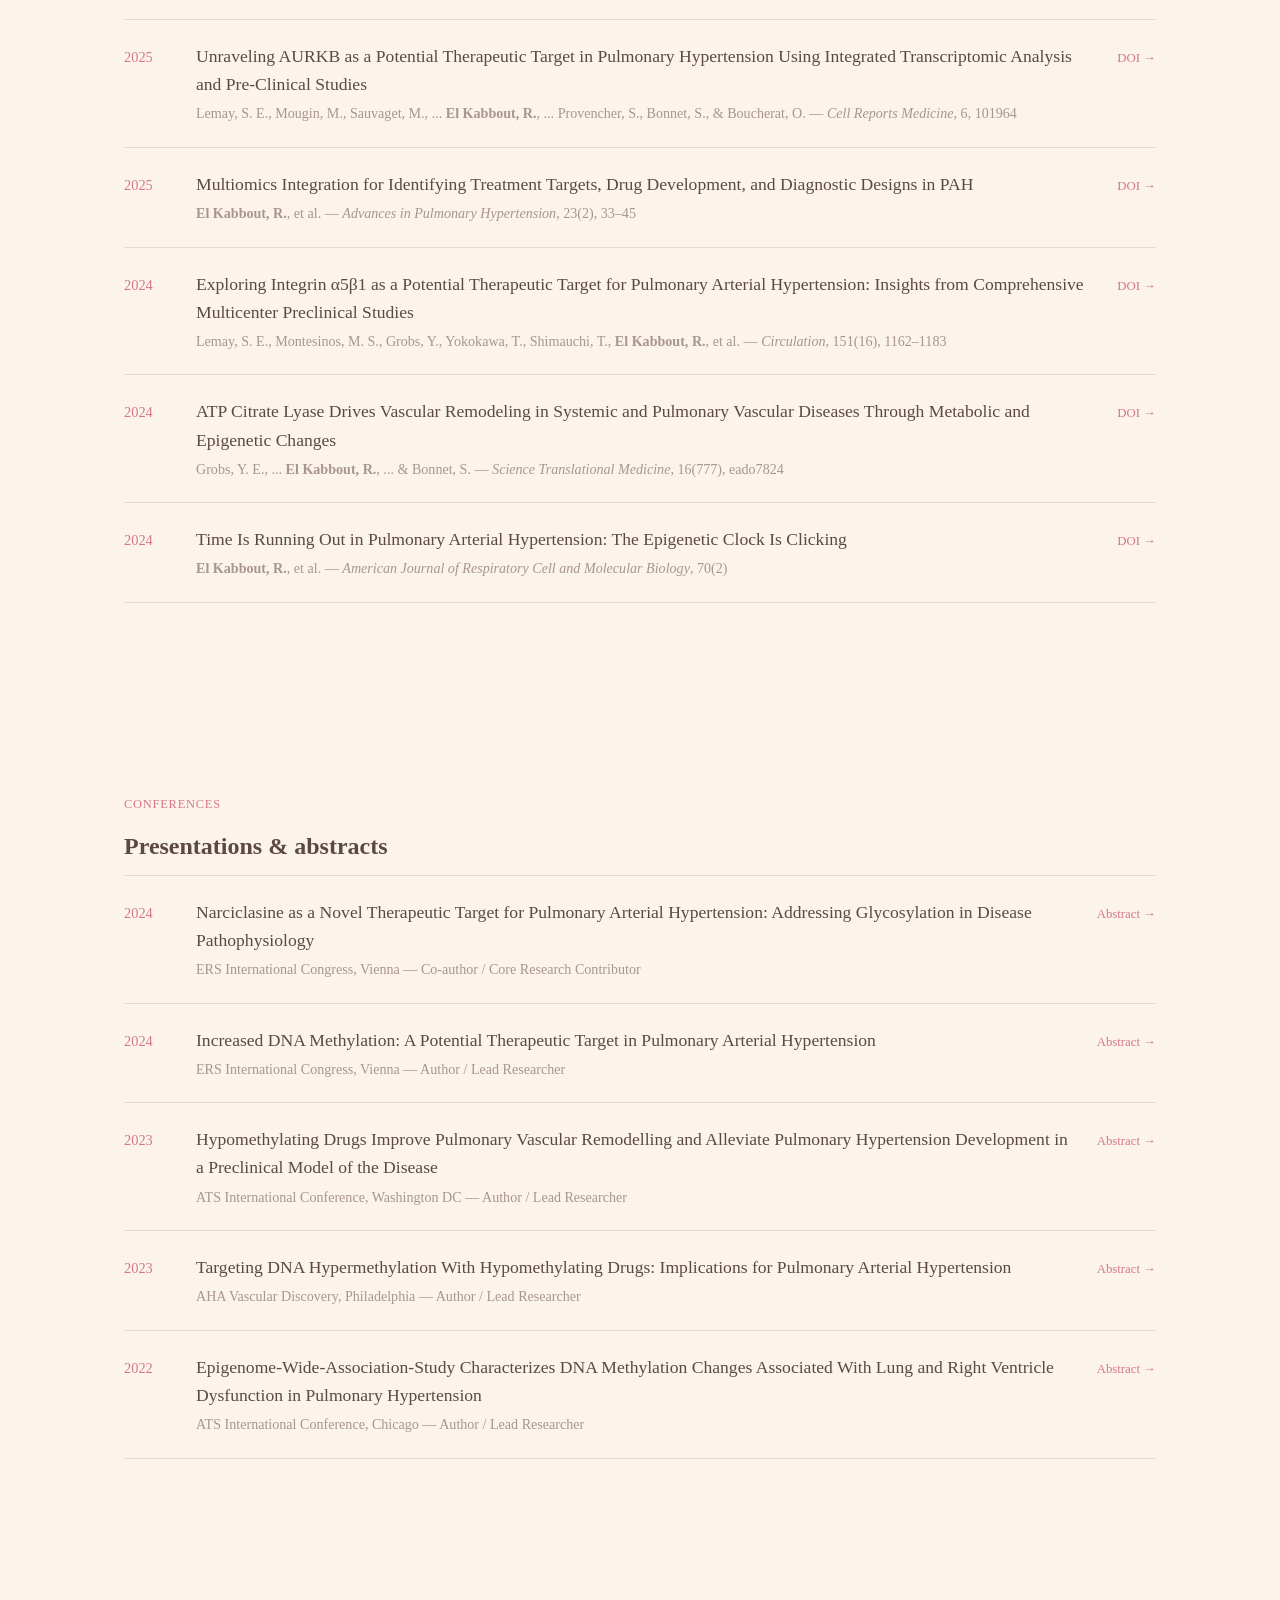
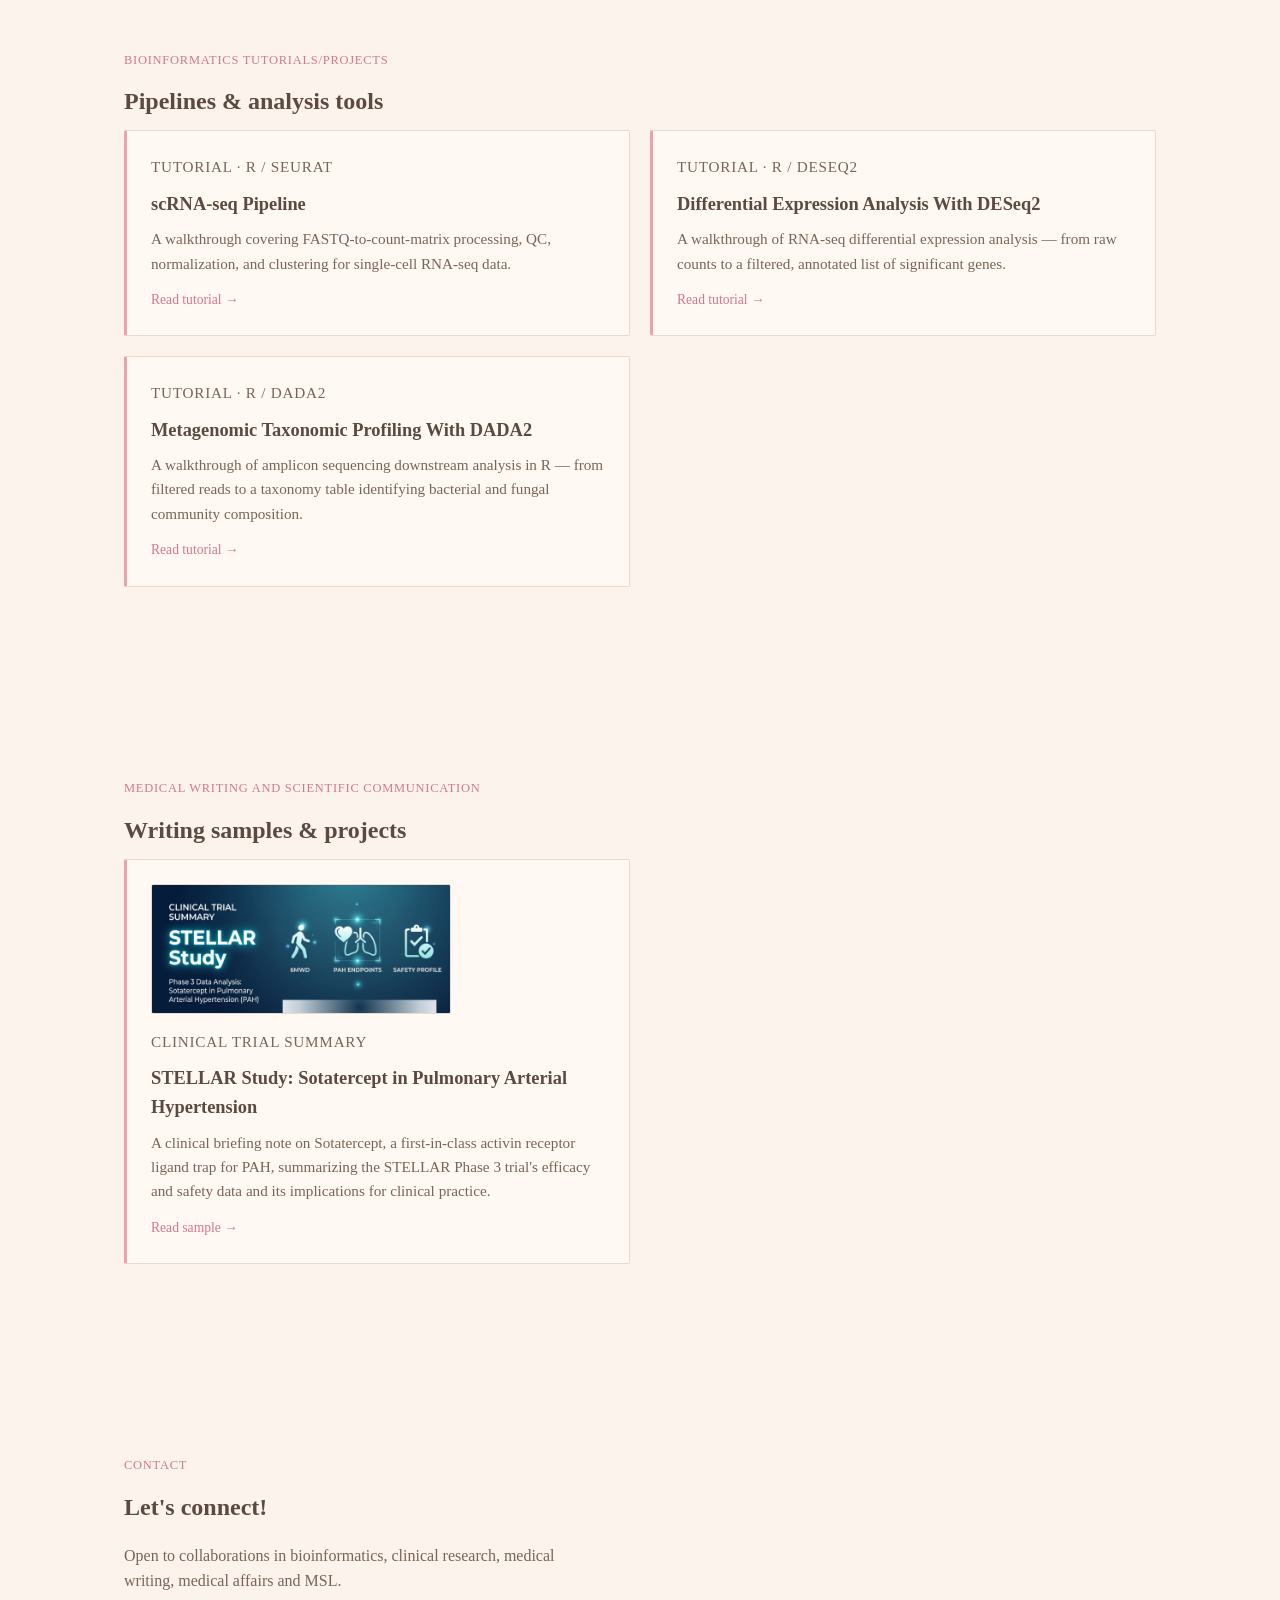
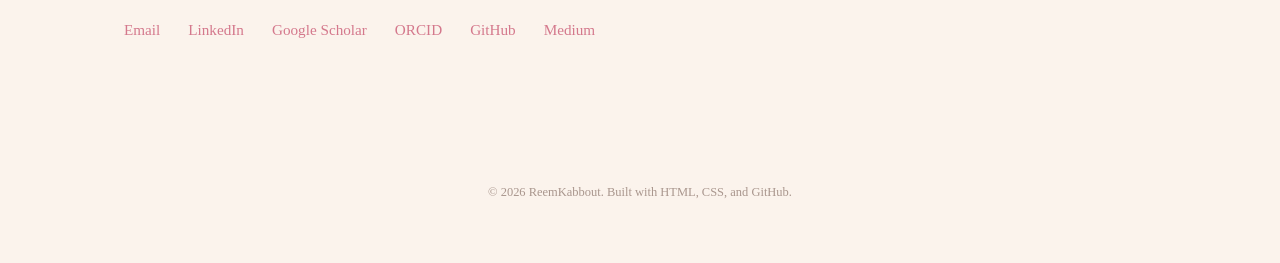
==== commit f75ecebb: "Update profile picture in index.html" ====
(no text change in the page or its own stylesheets)
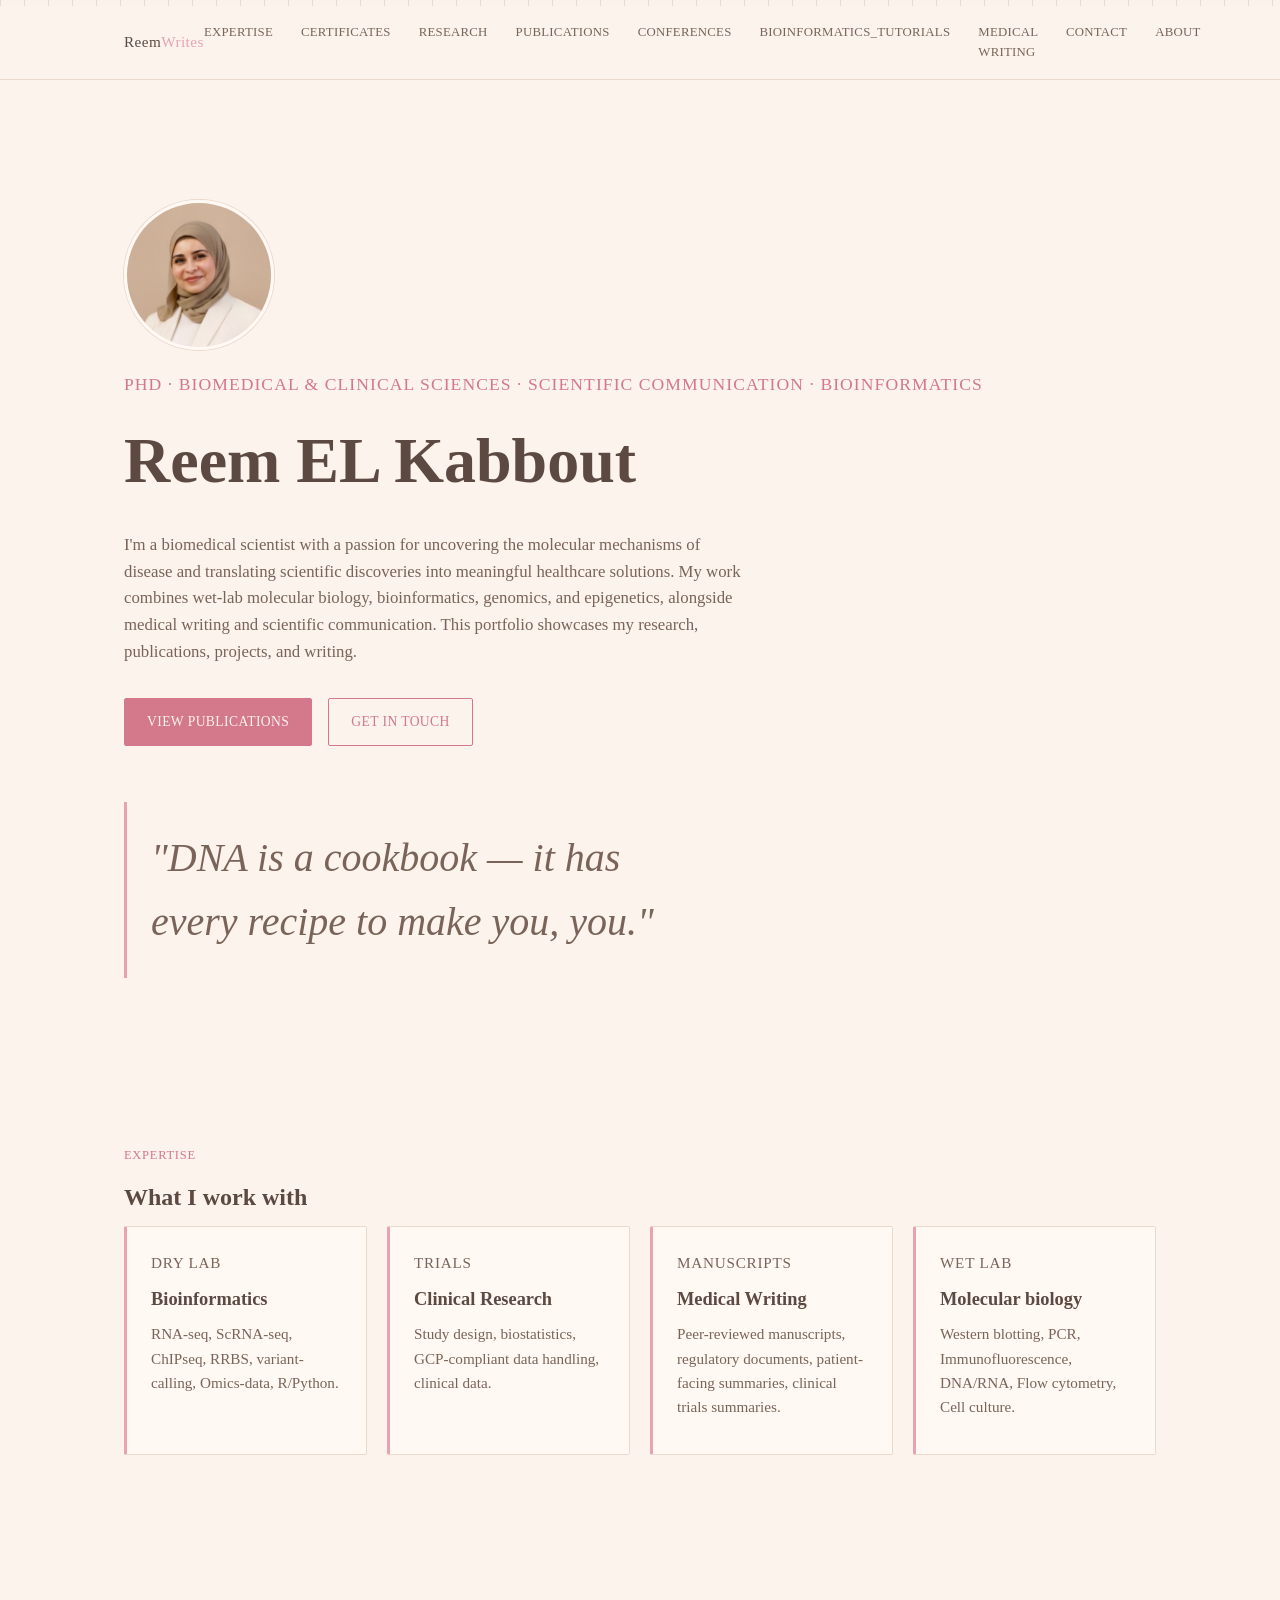
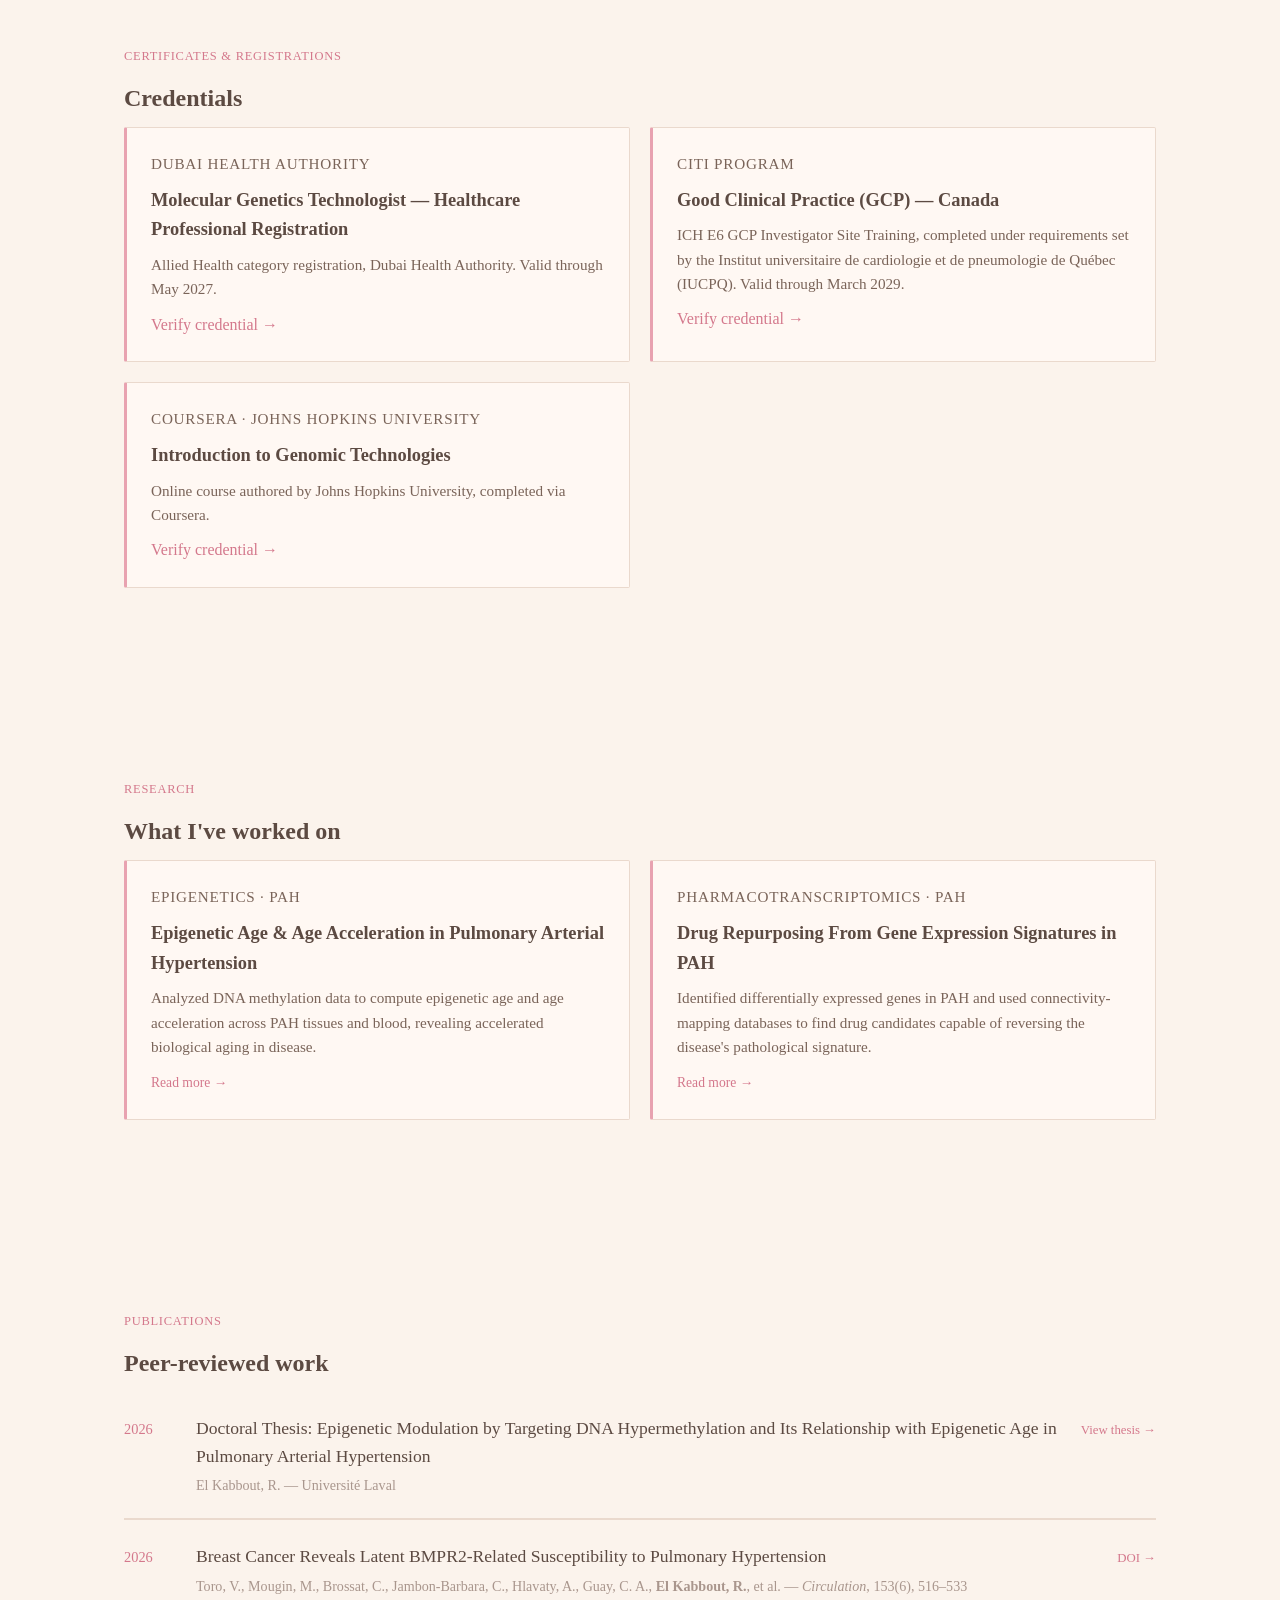
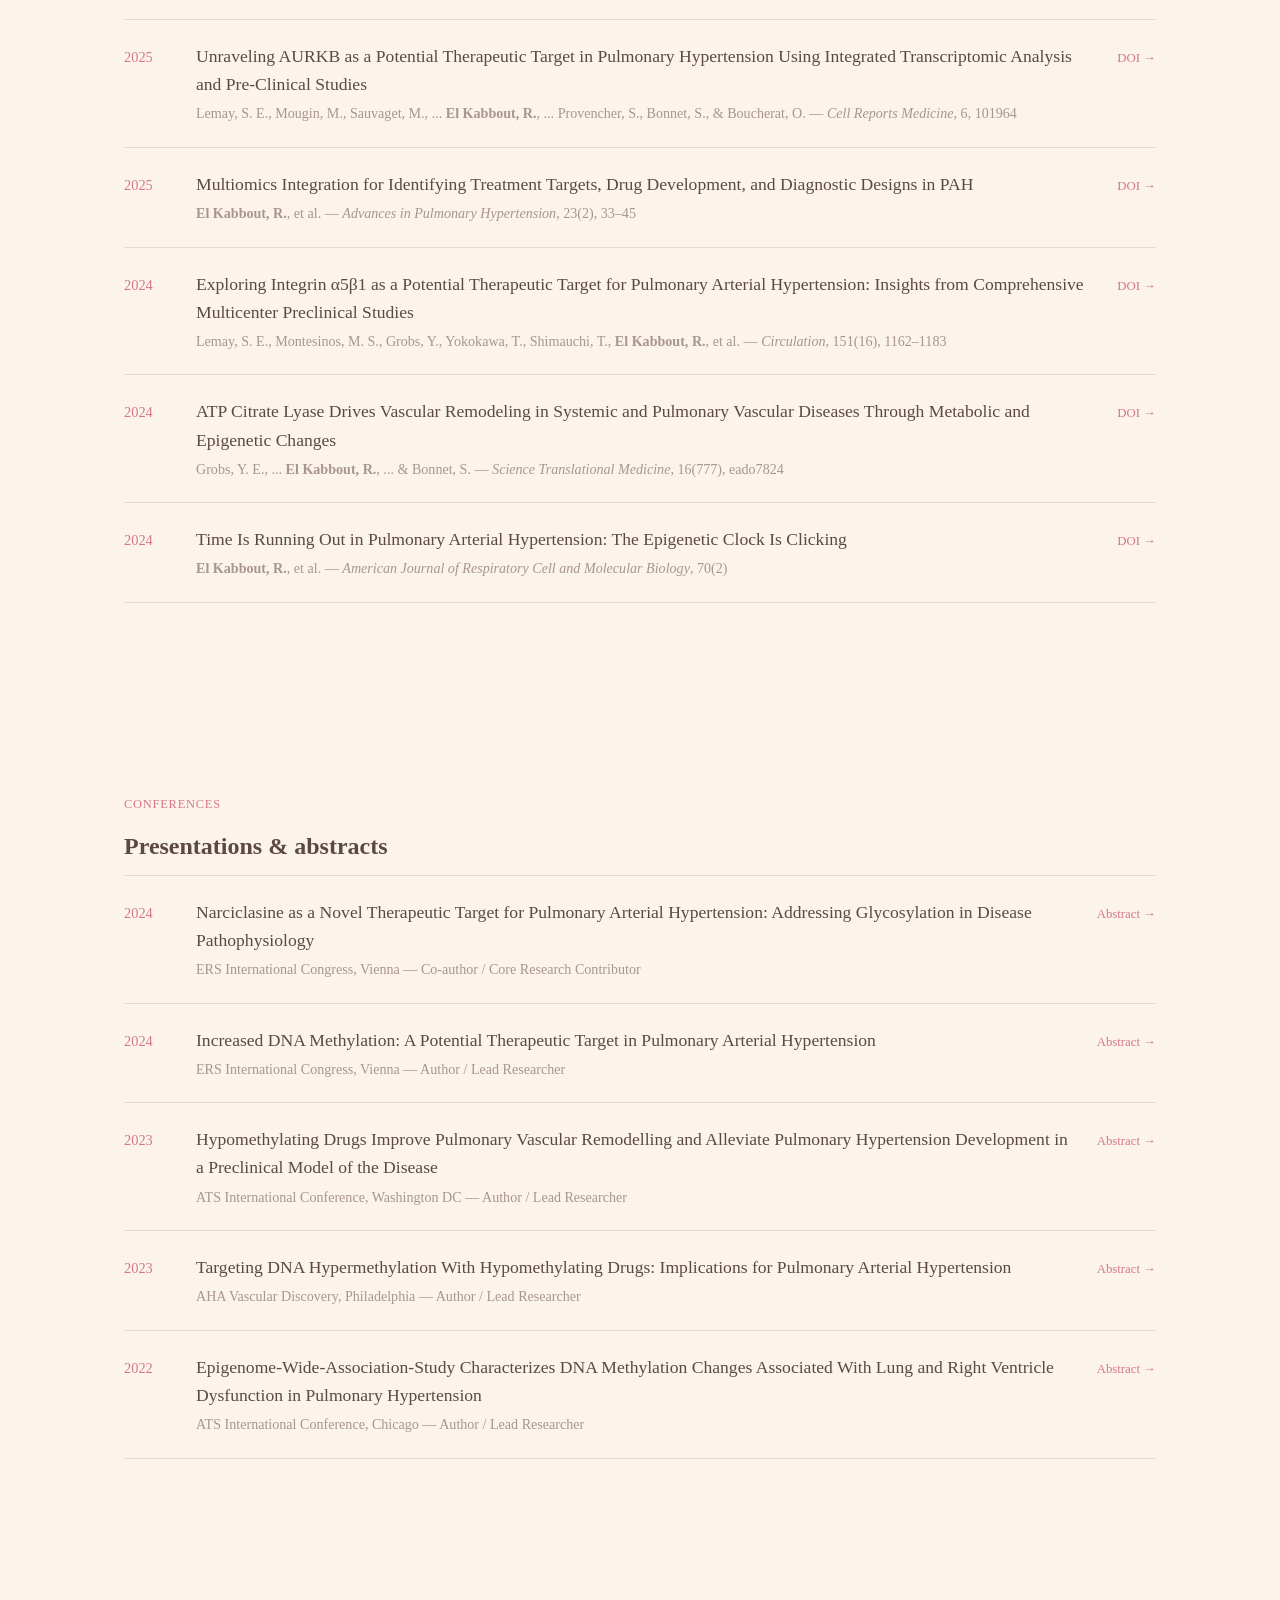
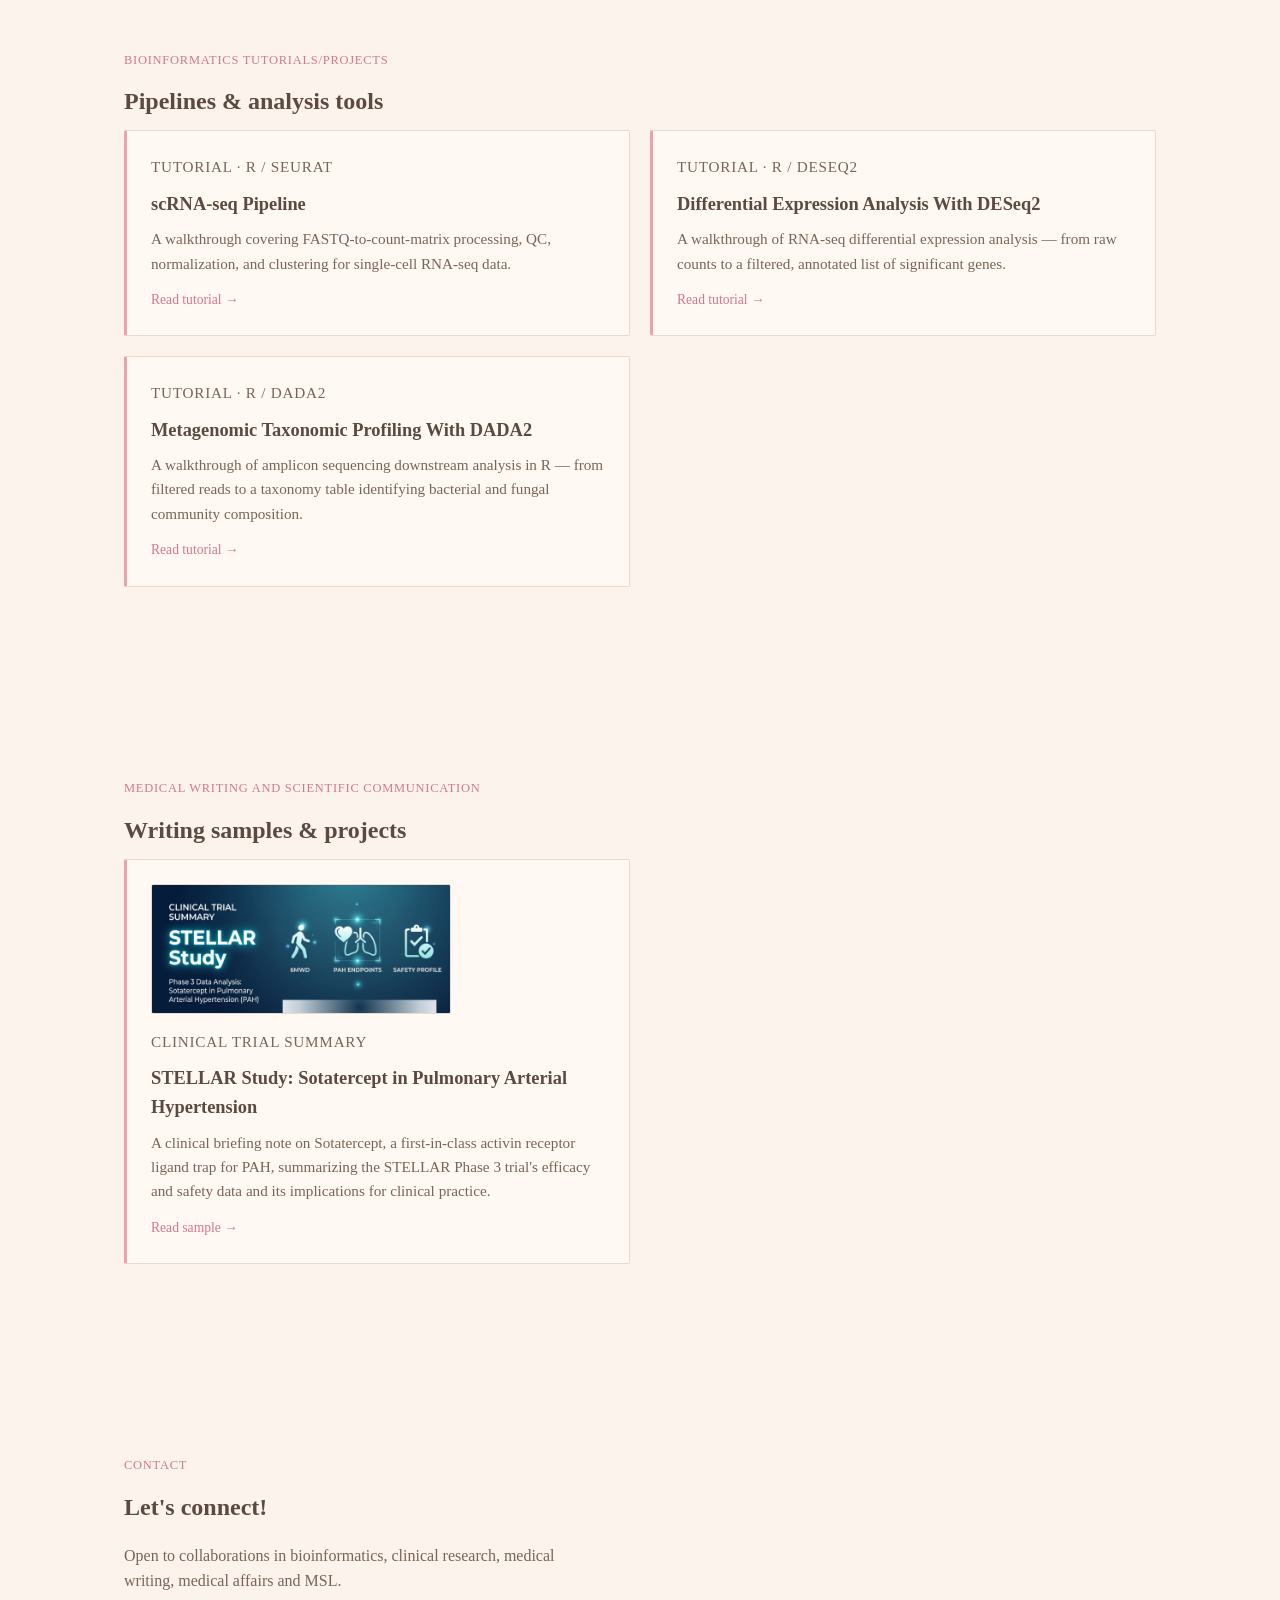
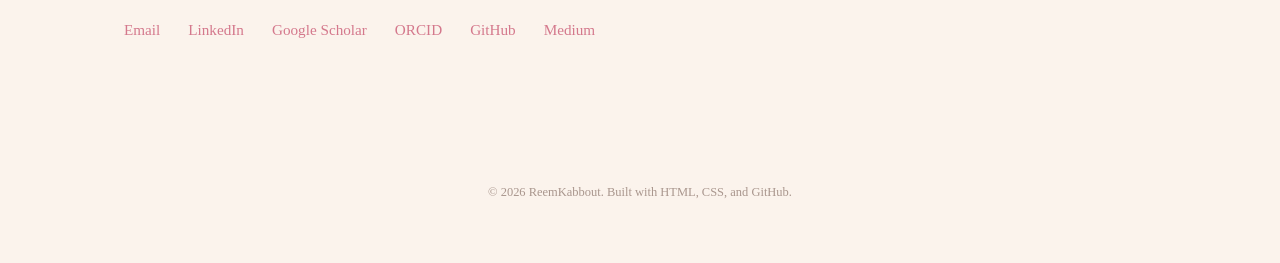
==== commit 0de15d8b: "Update index.html" ====
--- a/index.html
+++ b/index.html
@@ -41,7 +41,7 @@
 
   <!-- HOME -->
   <section id="home" class="section hero">
-    <img src="assets/profile-pic-zoomed.png" alt="Reem El Kabbout" class="profile-pic">
+    <img src="assets/profile-pic-zoomed-v3.png" alt="Reem El Kabbout" class="profile-pic">
     <p class="eyebrow hero-eyebrow">PHD &middot; BIOMEDICAL &amp; CLINICAL SCIENCES &middot; SCIENTIFIC COMMUNICATION &middot; BIOINFORMATICS</p>
     <h1>Reem EL Kabbout</h1>
     <p class="hero-sub">
